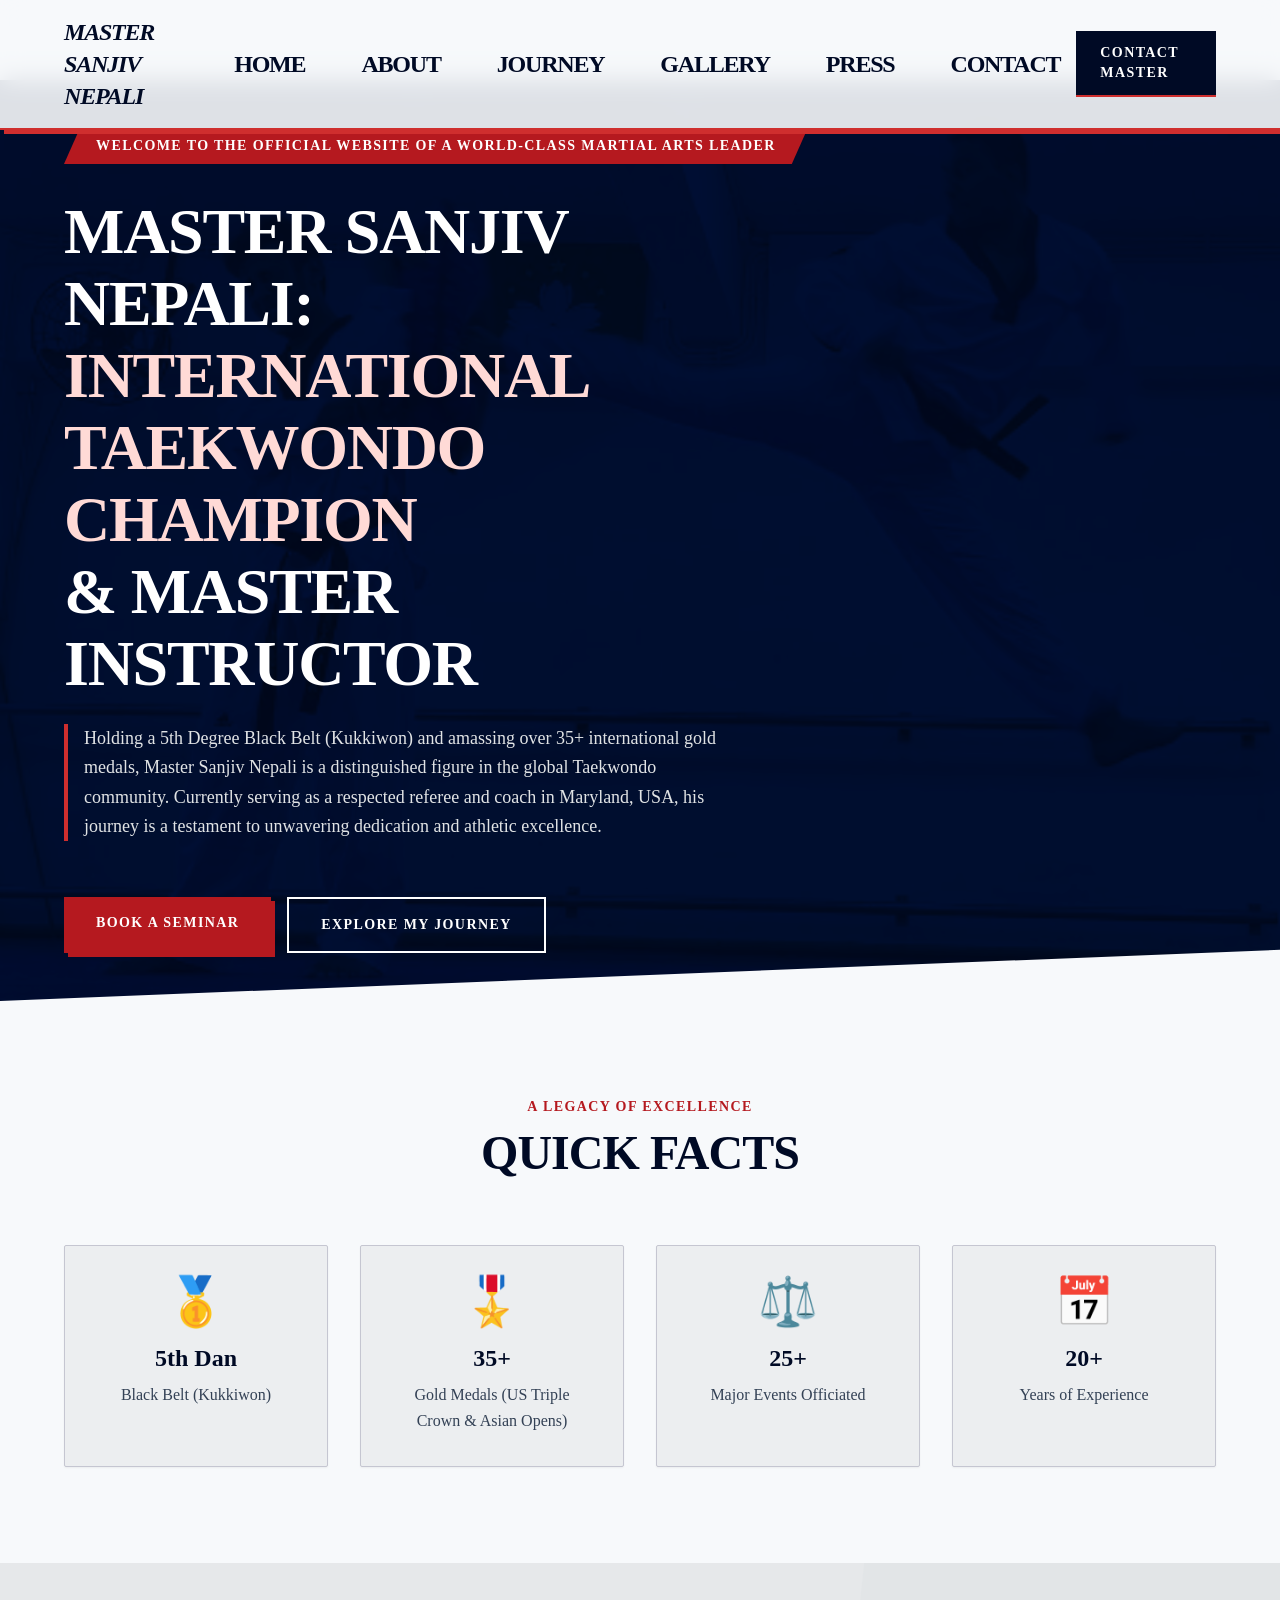
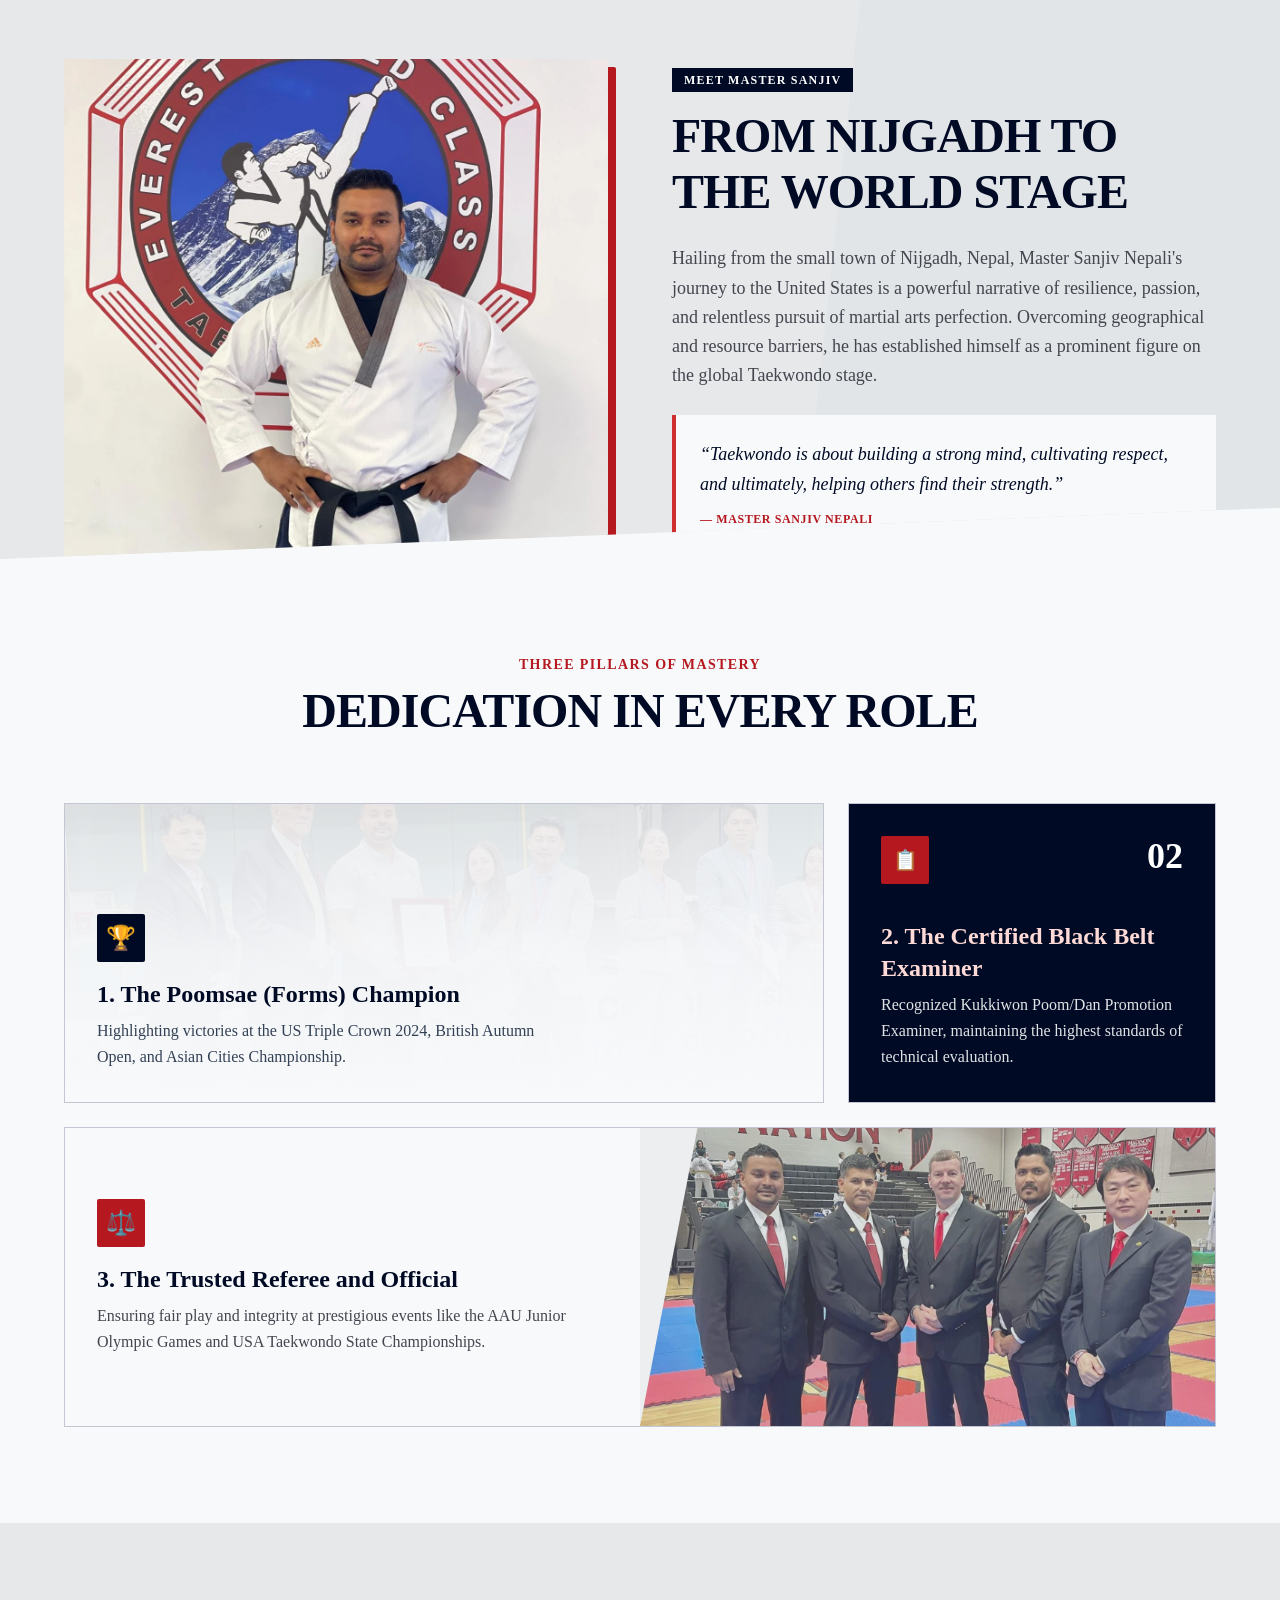
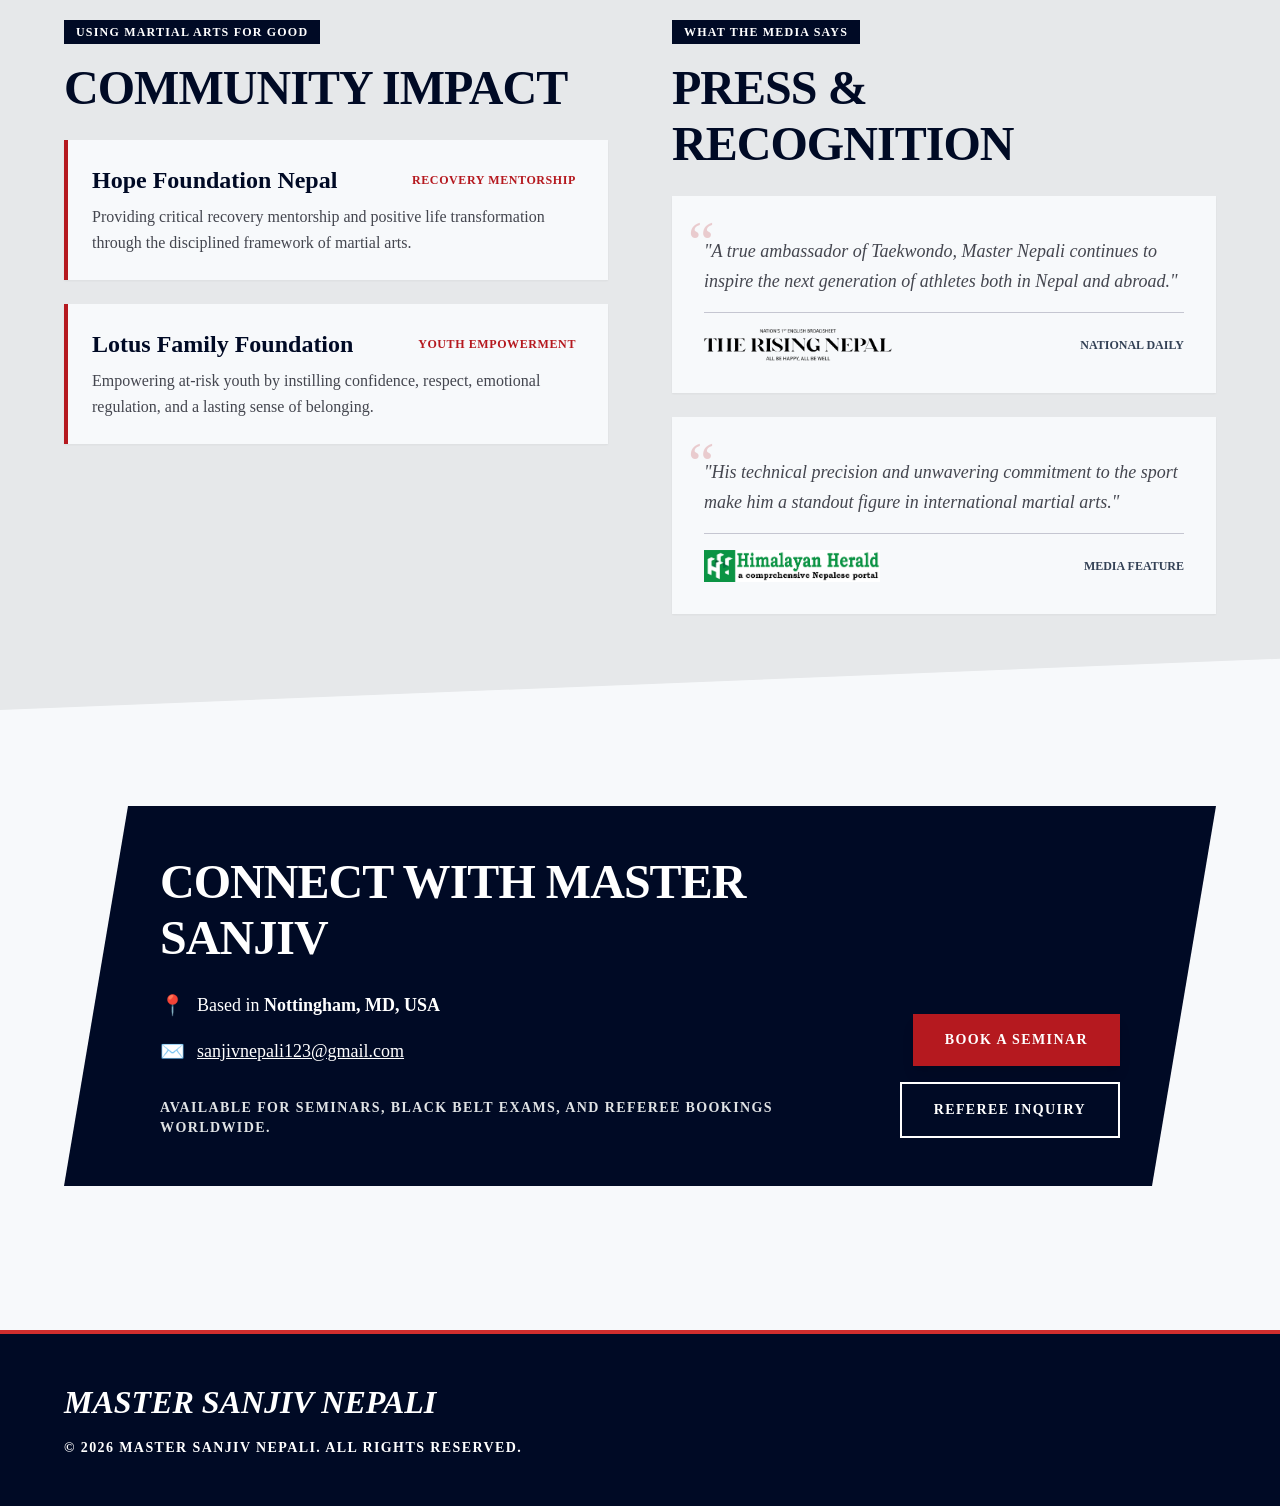
==== index.html @ 5a3d388b "Fix UI layout: restore stable auto-rows pillars, emojis, and unclipped hero buttons" ====
<!DOCTYPE html>
<html lang="en-US" class="light" style="scroll-behavior: smooth;">
<head>
    <meta charset="UTF-8">
    <meta name="viewport" content="width=device-width, initial-scale=1.0">
    <title>Master Sanjiv Nepali | Taekwondo Champion, Coach & Referee</title>
    <meta name="description" content="Official site of Master Sanjiv Nepali — 5th Dan Black Belt, International Taekwondo Gold Medalist, certified referee, and coach representing Nepal worldwide.">
    <link rel="canonical" href="https://sanjivnepali.com/">
    <meta name="robots" content="index, follow, max-snippet:-1, max-image-preview:large, max-video-preview:-1">

    <!-- Fonts -->
    <link rel="preconnect" href="https://fonts.googleapis.com">
    <link rel="preconnect" href="https://fonts.gstatic.com" crossorigin>
    <link href="https://fonts.googleapis.com/css2?family=Material+Symbols+Outlined:wght,FILL@100..700,0..1&display=swap" rel="stylesheet">

    <!-- CSS -->
    <link rel="stylesheet" href="/assets/css/output.css">

    <!-- OpenGraph Social Tags -->
    <meta property="og:locale" content="en_US">
    <meta property="og:type" content="website">
    <meta property="og:title" content="Master Sanjiv Nepali | Taekwondo Champion, Coach & Referee">
    <meta property="og:description" content="Official site of Master Sanjiv Nepali — 5th Dan Black Belt, International Taekwondo Gold Medalist, certified referee, and coach representing Nepal worldwide.">
    <meta property="og:url" content="https://sanjivnepali.com/">
    <meta property="og:site_name" content="Master Sanjiv Nepali">
    <meta property="og:image" content="https://sanjivnepali.com/assets/uploads/MasterSanjiv-Nepali-2.png">
    <meta property="og:image:width" content="1200">
    <meta property="og:image:height" content="630">
    <meta property="og:image:alt" content="Master Sanjiv Nepali">

    <!-- Twitter / X Cards -->
    <meta name="twitter:card" content="summary_large_image">
    <meta name="twitter:site" content="@TheSanjivNepali">
    <meta name="twitter:creator" content="@TheSanjivNepali">
    <meta name="twitter:title" content="Master Sanjiv Nepali | Taekwondo Champion, Coach & Referee">
    <meta name="twitter:description" content="Official site of Master Sanjiv Nepali — 5th Dan Black Belt, International Taekwondo Gold Medalist, certified referee, and coach representing Nepal worldwide.">
    <meta name="twitter:image" content="https://sanjivnepali.com/assets/uploads/MasterSanjiv-Nepali-2.png">

    <!-- Structured Data (JSON-LD) -->
    <script type="application/ld+json">
{
  "@context": "https://schema.org",
  "@graph": [
    {
      "@type": "Person",
      "@id": "https://sanjivnepali.com/#person",
      "name": "Master Sanjiv Nepali",
      "givenName": "Sanjiv",
      "familyName": "Nepali",
      "honorificPrefix": "Master",
      "jobTitle": [
        "5th Dan Black Belt",
        "International Taekwondo Champion",
        "Certified Referee",
        "Coach"
      ],
      "url": "https://sanjivnepali.com/",
      "sameAs": [
        "https://x.com/TheSanjivNepali",
        "https://en.wikipedia.org/wiki/Sanjiv_Nepali",
        "https://www.wikidata.org/wiki/Q111812837"
      ],
      "image": "https://sanjivnepali.com/assets/uploads/MasterSanjiv-Nepali-2.png"
    },
    {
      "@type": "WebSite",
      "@id": "https://sanjivnepali.com/#website",
      "url": "https://sanjivnepali.com/",
      "name": "Master Sanjiv Nepali",
      "alternateName": "Sanjiv Nepali",
      "publisher": {
        "@id": "https://sanjivnepali.com/#person"
      },
      "inLanguage": "en-US"
    },
    {
      "@type": "ProfilePage",
      "@id": "https://sanjivnepali.com/#webpage",
      "url": "https://sanjivnepali.com/",
      "name": "Master Sanjiv Nepali | Taekwondo Champion, Coach & Referee",
      "description": "Official site of Master Sanjiv Nepali \u2014 5th Dan Black Belt, International Taekwondo Gold Medalist, certified referee, and coach representing Nepal worldwide.",
      "isPartOf": {
        "@id": "https://sanjivnepali.com/#website"
      },
      "about": {
        "@id": "https://sanjivnepali.com/#person"
      },
      "inLanguage": "en-US"
    }
  ]
}
    </script>
</head>
<body class="bg-background text-on-background font-body-lg antialiased selection:bg-national-crimson selection:text-white">
<nav class="bg-surface/90 dark:bg-primary/90 backdrop-blur-md fixed top-0 w-full z-50 border-b-2 border-national-crimson shadow-[4px_4px_0px_0px_rgba(207,46,46,1)]">
<div class="flex justify-between items-center w-full px-margin-mobile md:px-margin-desktop py-4 max-w-container-max mx-auto">
<!-- Brand Logo -->
<a class="font-headline-sm text-headline-sm font-black text-primary dark:text-inverse-primary tracking-tighter italic" href="/">
            MASTER SANJIV NEPALI
        </a>
<!-- Desktop Navigation -->
<div class="hidden md:flex gap-gutter items-center">
<ul class="flex items-center gap-gutter" id="menu-primary-menu"><li class="menu-item menu-item-type-post_type menu-item-object-page menu-item-home current-menu-item page_item page-item-1518 current_page_item menu-item-1589" id="menu-item-1589"><a aria-current="page" class="text-primary dark:text-surface-variant hover:text-national-crimson transition-colors font-headline-sm text-headline-sm uppercase tracking-tighter hover:bg-primary hover:text-white dark:hover:bg-primary-fixed-dim transform hover:-translate-y-0.5 duration-75 px-4 py-2" href="/">Home</a></li>
<li class="menu-item menu-item-type-post_type menu-item-object-page menu-item-1590" id="menu-item-1590"><a class="text-primary dark:text-surface-variant hover:text-national-crimson transition-colors font-headline-sm text-headline-sm uppercase tracking-tighter hover:bg-primary hover:text-white dark:hover:bg-primary-fixed-dim transform hover:-translate-y-0.5 duration-75 px-4 py-2" href="/about/">About</a></li>
<li class="menu-item menu-item-type-post_type menu-item-object-page menu-item-1593" id="menu-item-1593"><a class="text-primary dark:text-surface-variant hover:text-national-crimson transition-colors font-headline-sm text-headline-sm uppercase tracking-tighter hover:bg-primary hover:text-white dark:hover:bg-primary-fixed-dim transform hover:-translate-y-0.5 duration-75 px-4 py-2" href="/journey/">Journey</a></li>
<li class="menu-item menu-item-type-post_type menu-item-object-page menu-item-1592" id="menu-item-1592"><a class="text-primary dark:text-surface-variant hover:text-national-crimson transition-colors font-headline-sm text-headline-sm uppercase tracking-tighter hover:bg-primary hover:text-white dark:hover:bg-primary-fixed-dim transform hover:-translate-y-0.5 duration-75 px-4 py-2" href="/gallery/">Gallery</a></li>
<li class="menu-item menu-item-type-post_type menu-item-object-page menu-item-1594" id="menu-item-1594"><a class="text-primary dark:text-surface-variant hover:text-national-crimson transition-colors font-headline-sm text-headline-sm uppercase tracking-tighter hover:bg-primary hover:text-white dark:hover:bg-primary-fixed-dim transform hover:-translate-y-0.5 duration-75 px-4 py-2" href="/press/">Press</a></li>
<li class="menu-item menu-item-type-post_type menu-item-object-page menu-item-1591" id="menu-item-1591"><a class="text-primary dark:text-surface-variant hover:text-national-crimson transition-colors font-headline-sm text-headline-sm uppercase tracking-tighter hover:bg-primary hover:text-white dark:hover:bg-primary-fixed-dim transform hover:-translate-y-0.5 duration-75 px-4 py-2" href="/contact/">Contact</a></li>
</ul> </div>
<!-- Trailing Action -->
<a class="hidden md:flex items-center justify-center bg-primary text-white font-label-lg text-label-lg uppercase tracking-widest px-6 py-3 border-b-2 border-national-crimson hover:shadow-[4px_4px_0px_0px_rgba(207,46,46,1)] transition-all" href="/contact/">
            CONTACT MASTER
        </a>
<!-- Mobile Menu Toggle -->
<button class="md:hidden text-primary">
<span class="text-3xl">☰</span>
</button>
</div>
</nav><main class="pt-[80px]">
<style>
    .clip-path-slant-top { clip-path: polygon(0 4vw, 100% 0, 100% 100%, 0 100%); }
    .clip-path-slant-bottom { clip-path: polygon(0 0, 100% 0, 100% calc(100% - 4vw), 0 100%); }
    .clip-path-badge { clip-path: polygon(16px 0, 100% 0, calc(100% - 16px) 100%, 0% 100%); }
    .clip-path-section { clip-path: polygon(64px 0, 100% 0, calc(100% - 64px) 100%, 0% 100%); }
    
    .kinetic-bg {
        background: linear-gradient(105deg, var(--tw-colors-primary) 0%, var(--tw-colors-primary) 55%, var(--tw-colors-deep-navy) 55%, var(--tw-colors-deep-navy) 100%);
    }

    .strike-accent {
        position: relative;
    }
    .strike-accent::after {
        content: '';
        position: absolute;
        top: -10px;
        right: -10px;
        width: 30px;
        height: 30px;
        background-color: var(--tw-colors-secondary);
        transform: rotate(45deg);
        z-index: 10;
        opacity: 0;
        transition: opacity 0.3s ease;
    }
    .group:hover .strike-accent::after {
        opacity: 1;
    }
    
    .hard-shadow {
        box-shadow: 4px 4px 0px 0px rgba(181,25,31,1);
    }
    .hard-shadow-hover:hover {
        box-shadow: 8px 8px 0px 0px rgba(181,25,31,1);
        transform: translate(-4px, -4px);
    }
</style>
<!-- Hero Section -->
<section class="relative min-h-[921px] flex items-center overflow-hidden bg-primary text-on-primary clip-path-slant-bottom pb-20">
<div class="absolute inset-0 bg-cover bg-center bg-no-repeat opacity-40 mix-blend-overlay" data-alt="Master Sanjiv Nepali executing a dynamic Taekwondo kick" style="background-image: url('/assets/uploads/Back-kick.png');"></div>
<div class="absolute inset-0 kinetic-bg opacity-80 mix-blend-multiply"></div>
<div class="relative z-10 w-full max-w-container-max mx-auto px-margin-mobile md:px-margin-desktop grid grid-cols-1 md:grid-cols-12 gap-gutter items-center">
<div class="md:col-span-8 flex flex-col items-start gap-6 pt-16 md:pt-0">
<div class="inline-block bg-secondary text-white font-bold px-8 py-2 font-label-lg text-label-lg uppercase tracking-widest clip-path-badge mb-2">
    Welcome to the Official Website of a World-Class Martial Arts Leader
</div>
<h1 class="font-headline-lg-mobile text-headline-lg-mobile md:font-headline-xl md:text-headline-xl uppercase text-white font-black tracking-tight leading-tight">
    Master Sanjiv Nepali:<br/>
    <span class="text-secondary-fixed">International Taekwondo Champion</span><br/>
    &amp; Master Instructor
</h1>
<p class="font-body-lg text-body-lg text-surface-variant max-w-2xl border-l-4 border-national-crimson pl-4 leading-relaxed font-normal">
    Holding a 5th Degree Black Belt (Kukkiwon) and amassing over 35+ international gold medals, Master Sanjiv Nepali is a distinguished figure in the global Taekwondo community. Currently serving as a respected referee and coach in Maryland, USA, his journey is a testament to unwavering dedication and athletic excellence.
</p>
<div class="flex flex-wrap gap-4 mt-8">
<a class="bg-secondary text-white font-bold px-8 py-4 font-label-lg text-label-lg uppercase tracking-widest hard-shadow hard-shadow-hover transition-all duration-200" href="/contact/">
    Book a Seminar
</a>
<a class="bg-transparent border-2 border-white text-white font-bold px-8 py-4 font-label-lg text-label-lg uppercase tracking-widest hover:bg-white hover:text-primary transition-all duration-200 shadow-sm hover:shadow-[4px_4px_0px_0px_rgba(207,46,46,1)]" href="/journey/">
    Explore My Journey
</a>
</div>
</div>
</div>
</section>
<!-- Quick Facts (A Legacy of Excellence) -->
<section class="py-24 px-margin-mobile md:px-margin-desktop max-w-container-max mx-auto bg-surface" id="quick-facts">
<div class="flex flex-col items-center text-center mb-16">
<span class="font-label-lg text-label-lg uppercase tracking-widest text-secondary mb-2">A Legacy of Excellence</span>
<h2 class="font-headline-md text-headline-md md:font-headline-lg md:text-headline-lg text-primary uppercase">Quick Facts</h2>
</div>
<div class="grid grid-cols-1 sm:grid-cols-2 md:grid-cols-4 gap-8">
<!-- Fact 1 -->
<div class="bg-surface-container border border-outline-variant p-8 flex flex-col items-center text-center strike-accent hover:border-primary transition-colors duration-300 rounded-sm shadow-sm">
<span class="text-5xl mb-4 block">🥇</span>
<h3 class="font-headline-sm text-headline-sm text-primary mb-2 font-black">5th Dan</h3>
<p class="font-body-md text-body-md text-slate-text font-medium">Black Belt (Kukkiwon)</p>
</div>
<!-- Fact 2 -->
<div class="bg-surface-container border border-outline-variant p-8 flex flex-col items-center text-center strike-accent hover:border-primary transition-colors duration-300 rounded-sm shadow-sm">
<span class="text-5xl mb-4 block">🎖️</span>
<h3 class="font-headline-sm text-headline-sm text-primary mb-2 font-black">35+</h3>
<p class="font-body-md text-body-md text-slate-text font-medium">Gold Medals (US Triple Crown &amp; Asian Opens)</p>
</div>
<!-- Fact 3 -->
<div class="bg-surface-container border border-outline-variant p-8 flex flex-col items-center text-center strike-accent hover:border-primary transition-colors duration-300 rounded-sm shadow-sm">
<span class="text-5xl mb-4 block">⚖️</span>
<h3 class="font-headline-sm text-headline-sm text-primary mb-2 font-black">25+</h3>
<p class="font-body-md text-body-md text-slate-text font-medium">Major Events Officiated</p>
</div>
<!-- Fact 4 -->
<div class="bg-surface-container border border-outline-variant p-8 flex flex-col items-center text-center strike-accent hover:border-primary transition-colors duration-300 rounded-sm shadow-sm">
<span class="text-5xl mb-4 block">📅</span>
<h3 class="font-headline-sm text-headline-sm text-primary mb-2 font-black">20+</h3>
<p class="font-body-md text-body-md text-slate-text font-medium">Years of Experience</p>
</div>
</div>
</section>
<!-- Biography Section -->
<section class="pt-24 pb-36 md:pt-32 md:pb-44 bg-surface-container-high clip-path-slant-top clip-path-slant-bottom relative overflow-hidden" id="biography">
<div class="absolute top-0 right-0 w-1/2 h-full bg-surface-variant opacity-50 clip-path-section -z-10 transform translate-x-1/4"></div>
<div class="max-w-container-max mx-auto px-margin-mobile md:px-margin-desktop relative z-10">
<div class="grid grid-cols-1 md:grid-cols-12 gap-16 items-center">
<div class="md:col-span-6">
<div class="w-full h-[500px] bg-surface-variant bg-cover bg-center strike-accent rounded-sm" style="background-image: url('/assets/uploads/indobak.webp'); box-shadow: rgb(181, 25, 31) 8px 8px 0px 0px;"></div>
</div>
<div class="md:col-span-6">
<span class="inline-block bg-primary text-on-primary px-3 py-1 font-label-sm text-label-sm uppercase tracking-widest mb-4">Meet Master Sanjiv</span>
<h2 class="font-headline-md text-headline-md md:font-headline-lg md:text-headline-lg text-primary uppercase mb-6">From Nijgadh to the World Stage</h2>
<p class="font-body-lg text-body-lg text-on-surface-variant mb-6 leading-relaxed">
    Hailing from the small town of Nijgadh, Nepal, Master Sanjiv Nepali's journey to the United States is a powerful narrative of resilience, passion, and relentless pursuit of martial arts perfection. Overcoming geographical and resource barriers, he has established himself as a prominent figure on the global Taekwondo stage.
</p>
<div class="relative bg-surface p-6 border-l-4 border-national-crimson shadow-md rounded-r mt-6">
    <p class="font-body-lg text-body-lg text-primary font-medium italic">
        “Taekwondo is about building a strong mind, cultivating respect, and ultimately, helping others find their strength.”
    </p>
    <span class="block text-right font-label-sm text-label-sm uppercase tracking-wider text-secondary mt-3 font-bold">&mdash; Master Sanjiv Nepali</span>
</div>
</div>
</div>
</div>
</section>
<!-- Three Pillars of Mastery -->
<section class="py-24 px-margin-mobile md:px-margin-desktop max-w-container-max mx-auto" id="pillars">
<div class="flex flex-col items-center text-center mb-16">
<span class="font-label-lg text-label-lg uppercase tracking-widest text-secondary mb-2">Three Pillars of Mastery</span>
<h2 class="font-headline-md text-headline-md md:font-headline-lg md:text-headline-lg text-primary uppercase">Dedication in Every Role</h2>
</div>
<div class="grid grid-cols-1 md:grid-cols-12 gap-6 auto-rows-[300px]">
<!-- Pillar 1: Champion Card -->
<div class="order-1 group relative md:col-span-8 bg-surface-container border border-outline-variant overflow-hidden strike-accent hover:border-primary transition-colors duration-300">
<div class="absolute inset-0 p-8 flex flex-col justify-end bg-gradient-to-t from-surface via-surface/80 to-transparent z-10">
<div class="bg-primary text-on-primary w-12 h-12 flex items-center justify-center rounded-sm mb-4">
    <span class="text-2xl">🏆</span>
</div>
<h3 class="font-headline-sm text-headline-sm text-primary mb-2 font-bold">1. The Poomsae (Forms) Champion</h3>
<p class="font-body-md text-body-md text-slate-text max-w-md">
    Highlighting victories at the US Triple Crown 2024, British Autumn Open, and Asian Cities Championship.
</p>
</div>
<div class="absolute inset-0 bg-cover bg-center transition-transform duration-700 group-hover:scale-105 opacity-10 group-hover:opacity-20" style="background-image: url('/assets/uploads/recognition.webp');"></div>
</div>
<!-- Pillar 2: Examiner Card -->
<div class="order-2 group relative md:col-span-4 bg-primary text-on-primary border border-outline-variant overflow-hidden strike-accent hover:border-secondary transition-colors duration-300">
<div class="absolute inset-0 p-8 flex flex-col justify-between">
<div class="flex justify-between items-start">
    <div class="bg-secondary text-white w-12 h-12 flex items-center justify-center rounded-sm shadow-md">
        <span class="text-xl">📋</span>
    </div>
    <span class="text-white/40 font-headline-xl text-4xl font-black">02</span>
</div>
<div>
<h3 class="font-headline-sm text-headline-sm text-secondary-fixed mb-2 font-bold">2. The Certified Black Belt Examiner</h3>
<p class="font-body-md text-body-md text-surface-variant">
    Recognized Kukkiwon Poom/Dan Promotion Examiner, maintaining the highest standards of technical evaluation.
</p>
</div>
</div>
</div>
<!-- Pillar 3: Referee Card -->
<div class="order-3 group relative md:col-span-12 bg-surface-container border border-outline-variant overflow-hidden strike-accent hover:border-primary transition-colors duration-300">
<div class="absolute inset-0 flex flex-col md:flex-row">
<div class="w-full md:w-1/2 p-8 flex flex-col justify-center bg-surface z-10">
<div class="bg-secondary text-on-secondary w-12 h-12 flex items-center justify-center rounded-sm mb-4">
    <span class="text-2xl">⚖️</span>
</div>
<h3 class="font-headline-sm text-headline-sm text-primary mb-2 font-bold">3. The Trusted Referee and Official</h3>
<p class="font-body-md text-body-md text-on-surface-variant">
    Ensuring fair play and integrity at prestigious events like the AAU Junior Olympic Games and USA Taekwondo State Championships.
</p>
</div>
<div class="hidden md:block w-full md:w-1/2 relative bg-surface-variant" style="clip-path: polygon(10% 0, 100% 0, 100% 100%, 0 100%);">
<div class="absolute inset-0 bg-cover bg-center opacity-80 mix-blend-multiply" style="background-image: url('/assets/uploads/sanjiv30-e1788396990887.jpg');"></div>
</div>
</div>
</div>
</div>
</section>
<!-- Community Work & Testimonials -->
<section class="py-24 bg-surface-container-high clip-path-slant-top clip-path-slant-bottom relative overflow-hidden">
<div class="max-w-container-max mx-auto px-margin-mobile md:px-margin-desktop relative z-10">
<div class="grid grid-cols-1 md:grid-cols-2 gap-16 items-start">
<!-- Community Work -->
<div>
<span class="inline-block bg-primary text-on-primary px-3 py-1 font-label-sm text-label-sm uppercase tracking-widest mb-4">Using Martial Arts for Good</span>
<h2 class="font-headline-md text-headline-md md:font-headline-lg md:text-headline-lg text-primary uppercase mb-6">Community Impact</h2>
<div class="space-y-6">
<a class="block bg-surface p-6 border-l-4 border-secondary shadow-sm hover:shadow-md hover:-translate-y-1 transition-all group rounded-r" href="/about/">
<div class="flex items-center justify-between mb-2">
    <h3 class="font-headline-sm text-headline-sm text-primary font-bold">Hope Foundation Nepal</h3>
    <span class="text-xs uppercase font-bold tracking-wider px-2 py-0.5 bg-secondary/10 text-secondary rounded">Recovery Mentorship</span>
</div>
<p class="font-body-md text-body-md text-on-surface-variant">Providing critical recovery mentorship and positive life transformation through the disciplined framework of martial arts.</p>
</a>
<a class="block bg-surface p-6 border-l-4 border-secondary shadow-sm hover:shadow-md hover:-translate-y-1 transition-all group rounded-r" href="/about/">
<div class="flex items-center justify-between mb-2">
    <h3 class="font-headline-sm text-headline-sm text-primary font-bold">Lotus Family Foundation</h3>
    <span class="text-xs uppercase font-bold tracking-wider px-2 py-0.5 bg-secondary/10 text-secondary rounded">Youth Empowerment</span>
</div>
<p class="font-body-md text-body-md text-on-surface-variant">Empowering at-risk youth by instilling confidence, respect, emotional regulation, and a lasting sense of belonging.</p>
</a>
</div>
</div>
<!-- Testimonials -->
<div>
<span class="inline-block bg-primary text-on-primary px-3 py-1 font-label-sm text-label-sm uppercase tracking-widest mb-4">What the Media Says</span>
<h2 class="font-headline-md text-headline-md md:font-headline-lg md:text-headline-lg text-primary uppercase mb-6">Press &amp; Recognition</h2>
<div class="space-y-6">
<blockquote class="bg-surface p-8 relative shadow-sm rounded">
<span class="text-secondary opacity-20 text-6xl absolute top-4 left-4 font-serif">“</span>
<p class="font-body-lg text-body-lg text-on-surface-variant relative z-10 italic mb-4 mt-2">"A true ambassador of Taekwondo, Master Nepali continues to inspire the next generation of athletes both in Nepal and abroad."</p>
<footer class="mt-4 pt-4 border-t border-outline-variant flex items-center justify-between">
    <img alt="The Rising Nepal" class="h-8 md:h-9 w-auto object-contain" src="/assets/images/logo-rising-nepal.png"/>
    <span class="text-xs uppercase font-semibold text-slate-text">National Daily</span>
</footer>
</blockquote>
<blockquote class="bg-surface p-8 relative shadow-sm rounded">
<span class="text-secondary opacity-20 text-6xl absolute top-4 left-4 font-serif">“</span>
<p class="font-body-lg text-body-lg text-on-surface-variant relative z-10 italic mb-4 mt-2">"His technical precision and unwavering commitment to the sport make him a standout figure in international martial arts."</p>
<footer class="mt-4 pt-4 border-t border-outline-variant flex items-center justify-between">
    <img alt="The Himalayan Herald" class="h-8 md:h-9 w-auto object-contain" src="/assets/images/logo-himalayan-herald.png"/>
    <span class="text-xs uppercase font-semibold text-slate-text">Media Feature</span>
</footer>
</blockquote>
</div>
</div>
</div>
</div>
</section>
<!-- Contact Section -->
<section class="py-24 px-margin-mobile md:px-margin-desktop max-w-container-max mx-auto" id="contact">
<div class="bg-primary text-on-primary p-12 relative overflow-hidden clip-path-section md:px-24">
<div class="absolute inset-0 kinetic-bg opacity-80"></div>
<div class="relative z-10 flex flex-col md:flex-row justify-between items-center gap-8 md:items-end">
<div class="w-full md:w-2/3 flex flex-col items-start text-left md:items-start">
<h2 class="font-headline-md text-headline-md md:font-headline-lg md:text-headline-lg text-white uppercase mb-6 font-black">
    Connect with Master Sanjiv
</h2>
<div class="space-y-4 mb-8">
<div class="flex items-center gap-3 text-white">
    <span class="text-secondary-fixed text-xl">📍</span>
    <p class="font-body-lg text-body-lg">Based in <strong class="text-white font-bold">Nottingham, MD, USA</strong></p>
</div>
<div class="flex items-center gap-3 text-white">
    <span class="text-secondary-fixed text-xl">✉️</span>
    <a class="font-body-lg text-body-lg text-white hover:text-secondary-fixed transition-colors underline decoration-secondary-fixed/50 font-medium" href="mailto:sanjivnepali123@gmail.com">sanjivnepali123@gmail.com</a>
</div>
</div>
<p class="font-label-lg text-label-lg uppercase tracking-widest text-surface-variant font-medium">
    Available for Seminars, Black Belt exams, and Referee bookings worldwide.
</p>
</div>
<div class="flex flex-col gap-4 w-full md:w-auto md:items-end md:justify-end">
<a class="bg-secondary text-white font-bold px-8 py-4 font-label-lg text-label-lg uppercase tracking-widest text-center shadow-lg hover:bg-red-700 transition-all duration-200" href="/contact/">
    Book a Seminar
</a>
<a class="bg-transparent border-2 border-white text-white font-bold px-8 py-4 font-label-lg text-label-lg uppercase tracking-widest text-center hover:bg-white hover:text-primary transition-all duration-200" href="/contact/">
    Referee Inquiry
</a>
</div>
</div>
</div>
</section>
</main><footer class="w-full relative overflow-hidden bg-primary border-t-4 border-national-crimson px-margin-mobile md:px-margin-desktop py-12 flex flex-col md:flex-row justify-between items-center gap-gutter mt-12">
<div class="flex flex-col items-center md:items-start gap-4">
<a class="font-headline-md text-headline-md font-extrabold text-white italic" href="/">
    MASTER SANJIV NEPALI
</a>
<p class="font-label-lg text-label-lg uppercase tracking-widest text-on-primary text-center md:text-left">
    © 2026 MASTER SANJIV NEPALI. ALL RIGHTS RESERVED.
</p>
</div>
<div class="flex flex-wrap justify-center gap-6">
</div>
</footer><script type="speculationrules">
{"prefetch":[{"source":"document","where":{"and":[{"href_matches":"/*"},{"not":{"href_matches":["/wp-*.php","/wp-admin/*","/wp-content/uploads/*","/wp-content/*","/wp-content/plugins/*","/wp-content/themes/master-sanjiv-theme/*","/*\\?(.+)"]}},{"not":{"selector_matches":"a[rel~=\"nofollow\"]"}},{"not":{"selector_matches":".no-prefetch, .no-prefetch a"}}]},"eagerness":"conservative"}]}
</script>
<script src="/assets/js/main.js"></script>
</body>
</html>
---- assets/css/output.css ----
*,:after,:before{--tw-border-spacing-x:0;--tw-border-spacing-y:0;--tw-translate-x:0;--tw-translate-y:0;--tw-rotate:0;--tw-skew-x:0;--tw-skew-y:0;--tw-scale-x:1;--tw-scale-y:1;--tw-pan-x: ;--tw-pan-y: ;--tw-pinch-zoom: ;--tw-scroll-snap-strictness:proximity;--tw-gradient-from-position: ;--tw-gradient-via-position: ;--tw-gradient-to-position: ;--tw-ordinal: ;--tw-slashed-zero: ;--tw-numeric-figure: ;--tw-numeric-spacing: ;--tw-numeric-fraction: ;--tw-ring-inset: ;--tw-ring-offset-width:0px;--tw-ring-offset-color:#fff;--tw-ring-color:rgba(59,130,246,.5);--tw-ring-offset-shadow:0 0 #0000;--tw-ring-shadow:0 0 #0000;--tw-shadow:0 0 #0000;--tw-shadow-colored:0 0 #0000;--tw-blur: ;--tw-brightness: ;--tw-contrast: ;--tw-grayscale: ;--tw-hue-rotate: ;--tw-invert: ;--tw-saturate: ;--tw-sepia: ;--tw-drop-shadow: ;--tw-backdrop-blur: ;--tw-backdrop-brightness: ;--tw-backdrop-contrast: ;--tw-backdrop-grayscale: ;--tw-backdrop-hue-rotate: ;--tw-backdrop-invert: ;--tw-backdrop-opacity: ;--tw-backdrop-saturate: ;--tw-backdrop-sepia: ;--tw-contain-size: ;--tw-contain-layout: ;--tw-contain-paint: ;--tw-contain-style: }::backdrop{--tw-border-spacing-x:0;--tw-border-spacing-y:0;--tw-translate-x:0;--tw-translate-y:0;--tw-rotate:0;--tw-skew-x:0;--tw-skew-y:0;--tw-scale-x:1;--tw-scale-y:1;--tw-pan-x: ;--tw-pan-y: ;--tw-pinch-zoom: ;--tw-scroll-snap-strictness:proximity;--tw-gradient-from-position: ;--tw-gradient-via-position: ;--tw-gradient-to-position: ;--tw-ordinal: ;--tw-slashed-zero: ;--tw-numeric-figure: ;--tw-numeric-spacing: ;--tw-numeric-fraction: ;--tw-ring-inset: ;--tw-ring-offset-width:0px;--tw-ring-offset-color:#fff;--tw-ring-color:rgba(59,130,246,.5);--tw-ring-offset-shadow:0 0 #0000;--tw-ring-shadow:0 0 #0000;--tw-shadow:0 0 #0000;--tw-shadow-colored:0 0 #0000;--tw-blur: ;--tw-brightness: ;--tw-contrast: ;--tw-grayscale: ;--tw-hue-rotate: ;--tw-invert: ;--tw-saturate: ;--tw-sepia: ;--tw-drop-shadow: ;--tw-backdrop-blur: ;--tw-backdrop-brightness: ;--tw-backdrop-contrast: ;--tw-backdrop-grayscale: ;--tw-backdrop-hue-rotate: ;--tw-backdrop-invert: ;--tw-backdrop-opacity: ;--tw-backdrop-saturate: ;--tw-backdrop-sepia: ;--tw-contain-size: ;--tw-contain-layout: ;--tw-contain-paint: ;--tw-contain-style: }/*! tailwindcss v3.4.19 | MIT License | https://tailwindcss.com*/*,:after,:before{box-sizing:border-box;border:0 solid #e5e7eb}:after,:before{--tw-content:""}:host,html{line-height:1.5;-webkit-text-size-adjust:100%;-moz-tab-size:4;-o-tab-size:4;tab-size:4;font-family:ui-sans-serif,system-ui,sans-serif,Apple Color Emoji,Segoe UI Emoji,Segoe UI Symbol,Noto Color Emoji;font-feature-settings:normal;font-variation-settings:normal;-webkit-tap-highlight-color:transparent}body{margin:0;line-height:inherit}hr{height:0;color:inherit;border-top-width:1px}abbr:where([title]){-webkit-text-decoration:underline dotted;text-decoration:underline dotted}h1,h2,h3,h4,h5,h6{font-size:inherit;font-weight:inherit}a{color:inherit;text-decoration:inherit}b,strong{font-weight:bolder}code,kbd,pre,samp{font-family:ui-monospace,SFMono-Regular,Menlo,Monaco,Consolas,Liberation Mono,Courier New,monospace;font-feature-settings:normal;font-variation-settings:normal;font-size:1em}small{font-size:80%}sub,sup{font-size:75%;line-height:0;position:relative;vertical-align:baseline}sub{bottom:-.25em}sup{top:-.5em}table{text-indent:0;border-color:inherit;border-collapse:collapse}button,input,optgroup,select,textarea{font-family:inherit;font-feature-settings:inherit;font-variation-settings:inherit;font-size:100%;font-weight:inherit;line-height:inherit;letter-spacing:inherit;color:inherit;margin:0;padding:0}button,select{text-transform:none}button,input:where([type=button]),input:where([type=reset]),input:where([type=submit]){-webkit-appearance:button;background-color:transparent;background-image:none}:-moz-focusring{outline:auto}:-moz-ui-invalid{box-shadow:none}progress{vertical-align:baseline}::-webkit-inner-spin-button,::-webkit-outer-spin-button{height:auto}[type=search]{-webkit-appearance:textfield;outline-offset:-2px}::-webkit-search-decoration{-webkit-appearance:none}::-webkit-file-upload-button{-webkit-appearance:button;font:inherit}summary{display:list-item}blockquote,dd,dl,figure,h1,h2,h3,h4,h5,h6,hr,p,pre{margin:0}fieldset{margin:0}fieldset,legend{padding:0}menu,ol,ul{list-style:none;margin:0;padding:0}dialog{padding:0}textarea{resize:vertical}input::-moz-placeholder,textarea::-moz-placeholder{opacity:1;color:#9ca3af}input::placeholder,textarea::placeholder{opacity:1;color:#9ca3af}[role=button],button{cursor:pointer}:disabled{cursor:default}audio,canvas,embed,iframe,img,object,svg,video{display:block;vertical-align:middle}img,video{max-width:100%;height:auto}[hidden]:where(:not([hidden=until-found])){display:none}.container{width:100%}@media (min-width:640px){.container{max-width:640px}}@media (min-width:768px){.container{max-width:768px}}@media (min-width:1024px){.container{max-width:1024px}}@media (min-width:1280px){.container{max-width:1280px}}@media (min-width:1536px){.container{max-width:1536px}}.pointer-events-none{pointer-events:none}.fixed{position:fixed}.absolute{position:absolute}.relative{position:relative}.-inset-4{inset:-1rem}.inset-0{inset:0}.bottom-0{bottom:0}.bottom-4{bottom:1rem}.left-0{left:0}.left-4{left:1rem}.right-0{right:0}.top-0{top:0}.top-1\.5{top:.375rem}.top-2{top:.5rem}.top-4{top:1rem}.-z-10{z-index:-10}.z-0{z-index:0}.z-10{z-index:10}.z-20{z-index:20}.z-50{z-index:50}.order-1{order:1}.order-2{order:2}.order-3{order:3}.col-span-full{grid-column:1/-1}.mx-auto{margin-left:auto;margin-right:auto}.-mt-12{margin-top:-3rem}.-mt-16{margin-top:-4rem}.mb-1{margin-bottom:.25rem}.mb-12{margin-bottom:3rem}.mb-16{margin-bottom:4rem}.mb-2{margin-bottom:.5rem}.mb-20{margin-bottom:5rem}.mb-3{margin-bottom:.75rem}.mb-4{margin-bottom:1rem}.mb-6{margin-bottom:1.5rem}.mb-8{margin-bottom:2rem}.ml-2{margin-left:.5rem}.ml-4{margin-left:1rem}.ml-6{margin-left:1.5rem}.mr-3{margin-right:.75rem}.mt-1{margin-top:.25rem}.mt-12{margin-top:3rem}.mt-16{margin-top:4rem}.mt-2{margin-top:.5rem}.mt-3{margin-top:.75rem}.mt-4{margin-top:1rem}.mt-6{margin-top:1.5rem}.mt-8{margin-top:2rem}.block{display:block}.inline-block{display:inline-block}.flex{display:flex}.inline-flex{display:inline-flex}.grid{display:grid}.hidden{display:none}.aspect-\[4\/3\]{aspect-ratio:4/3}.aspect-\[4\/5\]{aspect-ratio:4/5}.aspect-video{aspect-ratio:16/9}.h-1{height:.25rem}.h-12{height:3rem}.h-16{height:4rem}.h-2{height:.5rem}.h-3{height:.75rem}.h-64{height:16rem}.h-8{height:2rem}.h-96{height:24rem}.h-\[500px\]{height:500px}.h-auto{height:auto}.h-full{height:100%}.h-px{height:1px}.min-h-\[60vh\]{min-height:60vh}.min-h-\[921px\]{min-height:921px}.w-1\/2{width:50%}.w-1\/3{width:33.333333%}.w-12{width:3rem}.w-16{width:4rem}.w-24{width:6rem}.w-3{width:.75rem}.w-8{width:2rem}.w-auto{width:auto}.w-full{width:100%}.max-w-2xl{max-width:42rem}.max-w-3xl{max-width:48rem}.max-w-4xl{max-width:56rem}.max-w-7xl{max-width:80rem}.max-w-container-max{max-width:1280px}.max-w-md{max-width:28rem}.max-w-xl{max-width:36rem}.flex-shrink-0,.shrink-0{flex-shrink:0}.flex-grow{flex-grow:1}.origin-left{transform-origin:left}.-translate-y-8{--tw-translate-y:-2rem}.-translate-y-8,.translate-x-1\/2{transform:translate(var(--tw-translate-x),var(--tw-translate-y)) rotate(var(--tw-rotate)) skewX(var(--tw-skew-x)) skewY(var(--tw-skew-y)) scaleX(var(--tw-scale-x)) scaleY(var(--tw-scale-y))}.translate-x-1\/2{--tw-translate-x:50%}.translate-x-1\/4{--tw-translate-x:25%}.translate-x-1\/4,.translate-x-4{transform:translate(var(--tw-translate-x),var(--tw-translate-y)) rotate(var(--tw-rotate)) skewX(var(--tw-skew-x)) skewY(var(--tw-skew-y)) scaleX(var(--tw-scale-x)) scaleY(var(--tw-scale-y))}.translate-x-4{--tw-translate-x:1rem}.translate-x-8{--tw-translate-x:2rem}.translate-x-8,.translate-y-0{transform:translate(var(--tw-translate-x),var(--tw-translate-y)) rotate(var(--tw-rotate)) skewX(var(--tw-skew-x)) skewY(var(--tw-skew-y)) scaleX(var(--tw-scale-x)) scaleY(var(--tw-scale-y))}.translate-y-0{--tw-translate-y:0px}.translate-y-4{--tw-translate-y:1rem}.translate-y-4,.translate-y-8{transform:translate(var(--tw-translate-x),var(--tw-translate-y)) rotate(var(--tw-rotate)) skewX(var(--tw-skew-x)) skewY(var(--tw-skew-y)) scaleX(var(--tw-scale-x)) scaleY(var(--tw-scale-y))}.translate-y-8{--tw-translate-y:2rem}.-rotate-3{--tw-rotate:-3deg}.-rotate-3,.rotate-45{transform:translate(var(--tw-translate-x),var(--tw-translate-y)) rotate(var(--tw-rotate)) skewX(var(--tw-skew-x)) skewY(var(--tw-skew-y)) scaleX(var(--tw-scale-x)) scaleY(var(--tw-scale-y))}.rotate-45{--tw-rotate:45deg}.-skew-x-12{--tw-skew-x:-12deg}.-skew-x-12,.skew-x-12{transform:translate(var(--tw-translate-x),var(--tw-translate-y)) rotate(var(--tw-rotate)) skewX(var(--tw-skew-x)) skewY(var(--tw-skew-y)) scaleX(var(--tw-scale-x)) scaleY(var(--tw-scale-y))}.skew-x-12{--tw-skew-x:12deg}.skew-x-\[-6deg\]{--tw-skew-x:-6deg}.scale-150,.skew-x-\[-6deg\]{transform:translate(var(--tw-translate-x),var(--tw-translate-y)) rotate(var(--tw-rotate)) skewX(var(--tw-skew-x)) skewY(var(--tw-skew-y)) scaleX(var(--tw-scale-x)) scaleY(var(--tw-scale-y))}.scale-150{--tw-scale-x:1.5;--tw-scale-y:1.5}.transform{transform:translate(var(--tw-translate-x),var(--tw-translate-y)) rotate(var(--tw-rotate)) skewX(var(--tw-skew-x)) skewY(var(--tw-skew-y)) scaleX(var(--tw-scale-x)) scaleY(var(--tw-scale-y))}.cursor-pointer{cursor:pointer}.list-outside{list-style-position:outside}.list-disc{list-style-type:disc}.list-none{list-style-type:none}.auto-rows-\[300px\]{grid-auto-rows:300px}.grid-cols-1{grid-template-columns:repeat(1,minmax(0,1fr))}.grid-cols-2{grid-template-columns:repeat(2,minmax(0,1fr))}.flex-col{flex-direction:column}.flex-wrap{flex-wrap:wrap}.items-start{align-items:flex-start}.items-end{align-items:flex-end}.items-center{align-items:center}.justify-end{justify-content:flex-end}.justify-center{justify-content:center}.justify-between{justify-content:space-between}.gap-12{gap:3rem}.gap-16{gap:4rem}.gap-2{gap:.5rem}.gap-3{gap:.75rem}.gap-4{gap:1rem}.gap-6{gap:1.5rem}.gap-8{gap:2rem}.gap-gutter{gap:24px}.space-y-4>:not([hidden])~:not([hidden]){--tw-space-y-reverse:0;margin-top:calc(1rem*(1 - var(--tw-space-y-reverse)));margin-bottom:calc(1rem*var(--tw-space-y-reverse))}.space-y-6>:not([hidden])~:not([hidden]){--tw-space-y-reverse:0;margin-top:calc(1.5rem*(1 - var(--tw-space-y-reverse)));margin-bottom:calc(1.5rem*var(--tw-space-y-reverse))}.space-y-8>:not([hidden])~:not([hidden]){--tw-space-y-reverse:0;margin-top:calc(2rem*(1 - var(--tw-space-y-reverse)));margin-bottom:calc(2rem*var(--tw-space-y-reverse))}.overflow-hidden{overflow:hidden}.rounded-full{border-radius:9999px}.rounded-sm{border-radius:.125rem}.border{border-width:1px}.border-2{border-width:2px}.border-4{border-width:4px}.border-y{border-top-width:1px}.border-b,.border-y{border-bottom-width:1px}.border-b-2{border-bottom-width:2px}.border-b-4{border-bottom-width:4px}.border-l-4{border-left-width:4px}.border-l-8{border-left-width:8px}.border-t{border-top-width:1px}.border-t-4{border-top-width:4px}.border-deep-navy{--tw-border-opacity:1;border-color:rgb(0 31 82/var(--tw-border-opacity,1))}.border-national-crimson{--tw-border-opacity:1;border-color:rgb(207 46 46/var(--tw-border-opacity,1))}.border-outline-variant{--tw-border-opacity:1;border-color:rgb(197 198 209/var(--tw-border-opacity,1))}.border-primary{--tw-border-opacity:1;border-color:rgb(0 10 37/var(--tw-border-opacity,1))}.border-secondary{--tw-border-opacity:1;border-color:rgb(181 25 31/var(--tw-border-opacity,1))}.border-secondary\/30{border-color:rgba(181,25,31,.3)}.border-slate-200{--tw-border-opacity:1;border-color:rgb(226 232 240/var(--tw-border-opacity,1))}.border-slate-300{--tw-border-opacity:1;border-color:rgb(203 213 225/var(--tw-border-opacity,1))}.border-surface-variant{--tw-border-opacity:1;border-color:rgb(224 227 229/var(--tw-border-opacity,1))}.border-transparent{border-color:transparent}.border-white{--tw-border-opacity:1;border-color:rgb(255 255 255/var(--tw-border-opacity,1))}.bg-background{--tw-bg-opacity:1;background-color:rgb(247 249 251/var(--tw-bg-opacity,1))}.bg-deep-navy{--tw-bg-opacity:1;background-color:rgb(0 31 82/var(--tw-bg-opacity,1))}.bg-national-crimson{--tw-bg-opacity:1;background-color:rgb(207 46 46/var(--tw-bg-opacity,1))}.bg-on-primary-container{--tw-bg-opacity:1;background-color:rgb(114 136 193/var(--tw-bg-opacity,1))}.bg-outline-variant{--tw-bg-opacity:1;background-color:rgb(197 198 209/var(--tw-bg-opacity,1))}.bg-primary{--tw-bg-opacity:1;background-color:rgb(0 10 37/var(--tw-bg-opacity,1))}.bg-primary\/40{background-color:rgba(0,10,37,.4)}.bg-secondary{--tw-bg-opacity:1;background-color:rgb(181 25 31/var(--tw-bg-opacity,1))}.bg-slate-200{--tw-bg-opacity:1;background-color:rgb(226 232 240/var(--tw-bg-opacity,1))}.bg-surface,.bg-surface-bright{--tw-bg-opacity:1;background-color:rgb(247 249 251/var(--tw-bg-opacity,1))}.bg-surface-container{--tw-bg-opacity:1;background-color:rgb(236 238 240/var(--tw-bg-opacity,1))}.bg-surface-container-high{--tw-bg-opacity:1;background-color:rgb(230 232 234/var(--tw-bg-opacity,1))}.bg-surface-container-highest{--tw-bg-opacity:1;background-color:rgb(224 227 229/var(--tw-bg-opacity,1))}.bg-surface-container-low{--tw-bg-opacity:1;background-color:rgb(242 244 246/var(--tw-bg-opacity,1))}.bg-surface-dim{--tw-bg-opacity:1;background-color:rgb(216 218 220/var(--tw-bg-opacity,1))}.bg-surface-variant{--tw-bg-opacity:1;background-color:rgb(224 227 229/var(--tw-bg-opacity,1))}.bg-surface\/90{background-color:rgba(247,249,251,.9)}.bg-transparent{background-color:transparent}.bg-white{--tw-bg-opacity:1;background-color:rgb(255 255 255/var(--tw-bg-opacity,1))}.bg-gradient-to-r{background-image:linear-gradient(to right,var(--tw-gradient-stops))}.bg-gradient-to-t{background-image:linear-gradient(to top,var(--tw-gradient-stops))}.from-primary{--tw-gradient-from:#000a25 var(--tw-gradient-from-position);--tw-gradient-to:rgba(0,10,37,0) var(--tw-gradient-to-position);--tw-gradient-stops:var(--tw-gradient-from),var(--tw-gradient-to)}.from-surface{--tw-gradient-from:#f7f9fb var(--tw-gradient-from-position);--tw-gradient-to:rgba(247,249,251,0) var(--tw-gradient-to-position);--tw-gradient-stops:var(--tw-gradient-from),var(--tw-gradient-to)}.via-surface\/80{--tw-gradient-to:rgba(247,249,251,0) var(--tw-gradient-to-position);--tw-gradient-stops:var(--tw-gradient-from),rgba(247,249,251,.8) var(--tw-gradient-via-position),var(--tw-gradient-to)}.to-transparent{--tw-gradient-to:transparent var(--tw-gradient-to-position)}.bg-cover{background-size:cover}.bg-center{background-position:50%}.bg-no-repeat{background-repeat:no-repeat}.object-contain{-o-object-fit:contain;object-fit:contain}.object-cover{-o-object-fit:cover;object-fit:cover}.p-12{padding:3rem}.p-3{padding:.75rem}.p-4{padding:1rem}.p-6{padding:1.5rem}.p-8{padding:2rem}.px-10{padding-left:2.5rem;padding-right:2.5rem}.px-2{padding-left:.5rem;padding-right:.5rem}.px-3{padding-left:.75rem;padding-right:.75rem}.px-4{padding-left:1rem;padding-right:1rem}.px-6{padding-left:1.5rem;padding-right:1.5rem}.px-8{padding-left:2rem;padding-right:2rem}.px-margin-desktop{padding-left:64px;padding-right:64px}.px-margin-mobile{padding-left:20px;padding-right:20px}.py-1{padding-top:.25rem;padding-bottom:.25rem}.py-12{padding-top:3rem;padding-bottom:3rem}.py-16{padding-top:4rem;padding-bottom:4rem}.py-2{padding-top:.5rem;padding-bottom:.5rem}.py-20{padding-top:5rem;padding-bottom:5rem}.py-24{padding-top:6rem;padding-bottom:6rem}.py-3{padding-top:.75rem;padding-bottom:.75rem}.py-4{padding-top:1rem;padding-bottom:1rem}.py-5{padding-top:1.25rem;padding-bottom:1.25rem}.pb-1{padding-bottom:.25rem}.pb-12{padding-bottom:3rem}.pb-16{padding-bottom:4rem}.pb-2{padding-bottom:.5rem}.pb-24{padding-bottom:6rem}.pb-32{padding-bottom:8rem}.pb-4{padding-bottom:1rem}.pb-6{padding-bottom:1.5rem}.pl-4{padding-left:1rem}.pl-6{padding-left:1.5rem}.pl-margin-desktop{padding-left:64px}.pt-12{padding-top:3rem}.pt-16{padding-top:4rem}.pt-20{padding-top:5rem}.pt-24{padding-top:6rem}.pt-32{padding-top:8rem}.pt-4{padding-top:1rem}.pt-6{padding-top:1.5rem}.pt-\[80px\]{padding-top:80px}.text-left{text-align:left}.text-center{text-align:center}.font-body-lg,.font-body-md{font-family:"Source Serif 4"}.font-headline-lg,.font-headline-lg-mobile,.font-headline-md,.font-headline-sm,.font-headline-xl,.font-label-lg,.font-label-sm{font-family:Hanken Grotesk}.font-sans{font-family:ui-sans-serif,system-ui,sans-serif,Apple Color Emoji,Segoe UI Emoji,Segoe UI Symbol,Noto Color Emoji}.font-serif{font-family:ui-serif,Georgia,Cambria,Times New Roman,Times,serif}.text-2xl{font-size:1.5rem;line-height:2rem}.text-3xl{font-size:1.875rem;line-height:2.25rem}.text-4xl{font-size:2.25rem;line-height:2.5rem}.text-5xl{font-size:3rem;line-height:1}.text-6xl{font-size:3.75rem;line-height:1}.text-\[120px\]{font-size:120px}.text-base{font-size:1rem;line-height:1.5rem}.text-body-lg{font-size:18px;line-height:30px;font-weight:400}.text-body-md{font-size:16px;line-height:26px;font-weight:400}.text-headline-lg{font-size:48px;line-height:56px;letter-spacing:-.02em;font-weight:800}.text-headline-lg-mobile{font-size:36px;line-height:44px;font-weight:800}.text-headline-md{font-size:32px;line-height:40px;font-weight:700}.text-headline-sm{font-size:24px;line-height:32px;font-weight:700}.text-headline-xl{font-size:64px;line-height:72px;letter-spacing:-.02em;font-weight:800}.text-label-lg{font-size:14px;line-height:20px;letter-spacing:.05em;font-weight:600}.text-label-sm{font-size:12px;line-height:16px;font-weight:600}.text-lg{font-size:1.125rem;line-height:1.75rem}.text-sm{font-size:.875rem;line-height:1.25rem}.text-xl{font-size:1.25rem;line-height:1.75rem}.text-xs{font-size:.75rem;line-height:1rem}.font-black{font-weight:900}.font-bold{font-weight:700}.font-extrabold{font-weight:800}.font-semibold{font-weight:600}.uppercase{text-transform:uppercase}.italic{font-style:italic}.leading-relaxed{line-height:1.625}.leading-tight{line-height:1.25}.tracking-tight{letter-spacing:-.025em}.tracking-tighter{letter-spacing:-.05em}.tracking-wider{letter-spacing:.05em}.tracking-widest{letter-spacing:.1em}.text-deep-navy{--tw-text-opacity:1;color:rgb(0 31 82/var(--tw-text-opacity,1))}.text-inverse-primary{--tw-text-opacity:1;color:rgb(176 198 255/var(--tw-text-opacity,1))}.text-national-crimson{--tw-text-opacity:1;color:rgb(207 46 46/var(--tw-text-opacity,1))}.text-on-background{--tw-text-opacity:1;color:rgb(25 28 30/var(--tw-text-opacity,1))}.text-on-primary,.text-on-secondary{--tw-text-opacity:1;color:rgb(255 255 255/var(--tw-text-opacity,1))}.text-on-surface{--tw-text-opacity:1;color:rgb(25 28 30/var(--tw-text-opacity,1))}.text-on-surface-variant{--tw-text-opacity:1;color:rgb(68 70 79/var(--tw-text-opacity,1))}.text-primary{--tw-text-opacity:1;color:rgb(0 10 37/var(--tw-text-opacity,1))}.text-secondary{--tw-text-opacity:1;color:rgb(181 25 31/var(--tw-text-opacity,1))}.text-secondary-fixed{--tw-text-opacity:1;color:rgb(255 218 214/var(--tw-text-opacity,1))}.text-slate-400{--tw-text-opacity:1;color:rgb(148 163 184/var(--tw-text-opacity,1))}.text-slate-text{--tw-text-opacity:1;color:rgb(51 65 85/var(--tw-text-opacity,1))}.text-surface-variant{--tw-text-opacity:1;color:rgb(224 227 229/var(--tw-text-opacity,1))}.text-surface-variant\/70{color:hsla(204,9%,89%,.7)}.text-surface-variant\/80{color:hsla(204,9%,89%,.8)}.text-surface-variant\/90{color:hsla(204,9%,89%,.9)}.text-white{--tw-text-opacity:1;color:rgb(255 255 255/var(--tw-text-opacity,1))}.underline{text-decoration-line:underline}.decoration-secondary-fixed\/30{text-decoration-color:hsla(6,100%,92%,.3)}.antialiased{-webkit-font-smoothing:antialiased;-moz-osx-font-smoothing:grayscale}.opacity-0{opacity:0}.opacity-10{opacity:.1}.opacity-100{opacity:1}.opacity-20{opacity:.2}.opacity-30{opacity:.3}.opacity-40{opacity:.4}.opacity-50{opacity:.5}.opacity-60{opacity:.6}.opacity-70{opacity:.7}.opacity-80{opacity:.8}.opacity-90{opacity:.9}.mix-blend-multiply{mix-blend-mode:multiply}.mix-blend-overlay{mix-blend-mode:overlay}.shadow-\[4px_4px_0px_0px_rgba\(181\2c 25\2c 31\2c 1\)\]{--tw-shadow:4px 4px 0px 0px #b5191f;--tw-shadow-colored:4px 4px 0px 0px var(--tw-shadow-color);box-shadow:var(--tw-ring-offset-shadow,0 0 #0000),var(--tw-ring-shadow,0 0 #0000),var(--tw-shadow)}.shadow-\[4px_4px_0px_0px_rgba\(207\2c 46\2c 46\2c 1\)\]{--tw-shadow:4px 4px 0px 0px #cf2e2e;--tw-shadow-colored:4px 4px 0px 0px var(--tw-shadow-color);box-shadow:var(--tw-ring-offset-shadow,0 0 #0000),var(--tw-ring-shadow,0 0 #0000),var(--tw-shadow)}.shadow-\[4px_4px_0px_0px_rgba\(255\2c 255\2c 255\2c 0\.2\)\]{--tw-shadow:4px 4px 0px 0px hsla(0,0%,100%,.2);--tw-shadow-colored:4px 4px 0px 0px var(--tw-shadow-color);box-shadow:var(--tw-ring-offset-shadow,0 0 #0000),var(--tw-ring-shadow,0 0 #0000),var(--tw-shadow)}.shadow-\[8px_8px_0px_0px_rgba\(207\2c 46\2c 46\2c 1\)\]{--tw-shadow:8px 8px 0px 0px #cf2e2e;--tw-shadow-colored:8px 8px 0px 0px var(--tw-shadow-color)}.shadow-\[8px_8px_0px_0px_rgba\(207\2c 46\2c 46\2c 1\)\],.shadow-lg{box-shadow:var(--tw-ring-offset-shadow,0 0 #0000),var(--tw-ring-shadow,0 0 #0000),var(--tw-shadow)}.shadow-lg{--tw-shadow:0 10px 15px -3px rgba(0,0,0,.1),0 4px 6px -4px rgba(0,0,0,.1);--tw-shadow-colored:0 10px 15px -3px var(--tw-shadow-color),0 4px 6px -4px var(--tw-shadow-color)}.shadow-sm{--tw-shadow:0 1px 2px 0 rgba(0,0,0,.05);--tw-shadow-colored:0 1px 2px 0 var(--tw-shadow-color);box-shadow:var(--tw-ring-offset-shadow,0 0 #0000),var(--tw-ring-shadow,0 0 #0000),var(--tw-shadow)}.outline-none{outline:2px solid transparent;outline-offset:2px}.contrast-125{--tw-contrast:contrast(1.25)}.contrast-125,.grayscale{filter:var(--tw-blur) var(--tw-brightness) var(--tw-contrast) var(--tw-grayscale) var(--tw-hue-rotate) var(--tw-invert) var(--tw-saturate) var(--tw-sepia) var(--tw-drop-shadow)}.grayscale{--tw-grayscale:grayscale(100%)}.backdrop-blur-md{--tw-backdrop-blur:blur(12px)}.backdrop-blur-md,.backdrop-blur-sm{-webkit-backdrop-filter:var(--tw-backdrop-blur) var(--tw-backdrop-brightness) var(--tw-backdrop-contrast) var(--tw-backdrop-grayscale) var(--tw-backdrop-hue-rotate) var(--tw-backdrop-invert) var(--tw-backdrop-opacity) var(--tw-backdrop-saturate) var(--tw-backdrop-sepia);backdrop-filter:var(--tw-backdrop-blur) var(--tw-backdrop-brightness) var(--tw-backdrop-contrast) var(--tw-backdrop-grayscale) var(--tw-backdrop-hue-rotate) var(--tw-backdrop-invert) var(--tw-backdrop-opacity) var(--tw-backdrop-saturate) var(--tw-backdrop-sepia)}.backdrop-blur-sm{--tw-backdrop-blur:blur(4px)}.transition{transition-property:color,background-color,border-color,text-decoration-color,fill,stroke,opacity,box-shadow,transform,filter,-webkit-backdrop-filter;transition-property:color,background-color,border-color,text-decoration-color,fill,stroke,opacity,box-shadow,transform,filter,backdrop-filter;transition-property:color,background-color,border-color,text-decoration-color,fill,stroke,opacity,box-shadow,transform,filter,backdrop-filter,-webkit-backdrop-filter;transition-timing-function:cubic-bezier(.4,0,.2,1);transition-duration:.15s}.transition-all{transition-property:all;transition-timing-function:cubic-bezier(.4,0,.2,1);transition-duration:.15s}.transition-colors{transition-property:color,background-color,border-color,text-decoration-color,fill,stroke;transition-timing-function:cubic-bezier(.4,0,.2,1);transition-duration:.15s}.transition-opacity{transition-property:opacity;transition-timing-function:cubic-bezier(.4,0,.2,1);transition-duration:.15s}.transition-shadow{transition-property:box-shadow;transition-timing-function:cubic-bezier(.4,0,.2,1);transition-duration:.15s}.transition-transform{transition-property:transform;transition-timing-function:cubic-bezier(.4,0,.2,1);transition-duration:.15s}.duration-200{transition-duration:.2s}.duration-300{transition-duration:.3s}.duration-500{transition-duration:.5s}.duration-700{transition-duration:.7s}.duration-75{transition-duration:75ms}.ease-out{transition-timing-function:cubic-bezier(0,0,.2,1)}.clip-beveled{clip-path:polygon(10px 0,10px 0,100% 0,100% calc(100% - 10px),calc(100% - 10px) 100%,0 100%,0 100%,0 10px)}.clip-diagonal{clip-path:polygon(0 0,100% 0,100% 100%,0 calc(100% - 4vw))}.clip-diagonal-reverse{clip-path:polygon(0 4vw,100% 0,100% 100%,0 100%)}.kinetic-shift{transform:skewY(-2deg)}.kinetic-unshift{transform:skewY(2deg)}.clip-path-card{clip-path:polygon(0 0,100% 0,100% calc(100% - 20px),calc(100% - 20px) 100%,0 100%)}.clip-path-slant-top{clip-path:polygon(0 4vw,100% 0,100% 100%,0 100%)}.clip-path-slant-bottom{clip-path:polygon(0 0,100% 0,100% calc(100% - 4vw),0 100%)}.kinetic-bg{background:linear-gradient(105deg,var(--tw-colors-primary) 0,var(--tw-colors-primary) 55%,var(--tw-colors-deep-navy) 55%,var(--tw-colors-deep-navy) 100%)}.strike-accent{position:relative}.strike-accent:after{content:"";position:absolute;top:-10px;right:-10px;width:30px;height:30px;background-color:var(--tw-colors-secondary);transform:rotate(45deg);z-index:10;opacity:0;transition:opacity .3s ease}.group:hover .strike-accent:after{opacity:1}.hard-shadow{box-shadow:4px 4px 0 0 #b5191f}.hard-shadow-hover:hover{box-shadow:8px 8px 0 0 #b5191f;transform:translate(-4px,-4px)}.selection\:bg-national-crimson ::-moz-selection{--tw-bg-opacity:1;background-color:rgb(207 46 46/var(--tw-bg-opacity,1))}.selection\:bg-national-crimson ::selection{--tw-bg-opacity:1;background-color:rgb(207 46 46/var(--tw-bg-opacity,1))}.selection\:text-white ::-moz-selection{--tw-text-opacity:1;color:rgb(255 255 255/var(--tw-text-opacity,1))}.selection\:text-white ::selection{--tw-text-opacity:1;color:rgb(255 255 255/var(--tw-text-opacity,1))}.selection\:bg-national-crimson::-moz-selection{--tw-bg-opacity:1;background-color:rgb(207 46 46/var(--tw-bg-opacity,1))}.selection\:bg-national-crimson::selection{--tw-bg-opacity:1;background-color:rgb(207 46 46/var(--tw-bg-opacity,1))}.selection\:text-white::-moz-selection{--tw-text-opacity:1;color:rgb(255 255 255/var(--tw-text-opacity,1))}.selection\:text-white::selection{--tw-text-opacity:1;color:rgb(255 255 255/var(--tw-text-opacity,1))}.hover\:-translate-y-0\.5:hover{--tw-translate-y:-0.125rem}.hover\:-translate-y-0\.5:hover,.hover\:-translate-y-1:hover{transform:translate(var(--tw-translate-x),var(--tw-translate-y)) rotate(var(--tw-rotate)) skewX(var(--tw-skew-x)) skewY(var(--tw-skew-y)) scaleX(var(--tw-scale-x)) scaleY(var(--tw-scale-y))}.hover\:-translate-y-1:hover{--tw-translate-y:-0.25rem}.hover\:border-deep-navy:hover{--tw-border-opacity:1;border-color:rgb(0 31 82/var(--tw-border-opacity,1))}.hover\:border-national-crimson:hover{--tw-border-opacity:1;border-color:rgb(207 46 46/var(--tw-border-opacity,1))}.hover\:border-primary:hover{--tw-border-opacity:1;border-color:rgb(0 10 37/var(--tw-border-opacity,1))}.hover\:border-secondary:hover{--tw-border-opacity:1;border-color:rgb(181 25 31/var(--tw-border-opacity,1))}.hover\:bg-primary:hover{--tw-bg-opacity:1;background-color:rgb(0 10 37/var(--tw-bg-opacity,1))}.hover\:bg-secondary:hover{--tw-bg-opacity:1;background-color:rgb(181 25 31/var(--tw-bg-opacity,1))}.hover\:bg-surface-container-low:hover{--tw-bg-opacity:1;background-color:rgb(242 244 246/var(--tw-bg-opacity,1))}.hover\:bg-surface-variant:hover{--tw-bg-opacity:1;background-color:rgb(224 227 229/var(--tw-bg-opacity,1))}.hover\:bg-white:hover{--tw-bg-opacity:1;background-color:rgb(255 255 255/var(--tw-bg-opacity,1))}.hover\:tracking-\[0\.1em\]:hover,.hover\:tracking-widest:hover{letter-spacing:.1em}.hover\:text-national-crimson:hover{--tw-text-opacity:1;color:rgb(207 46 46/var(--tw-text-opacity,1))}.hover\:text-primary:hover{--tw-text-opacity:1;color:rgb(0 10 37/var(--tw-text-opacity,1))}.hover\:text-secondary-fixed:hover{--tw-text-opacity:1;color:rgb(255 218 214/var(--tw-text-opacity,1))}.hover\:text-white:hover{--tw-text-opacity:1;color:rgb(255 255 255/var(--tw-text-opacity,1))}.hover\:underline:hover{text-decoration-line:underline}.hover\:shadow-\[4px_4px_0px_0px_rgba\(0\2c 31\2c 82\2c 1\)\]:hover{--tw-shadow:4px 4px 0px 0px #001f52;--tw-shadow-colored:4px 4px 0px 0px var(--tw-shadow-color);box-shadow:var(--tw-ring-offset-shadow,0 0 #0000),var(--tw-ring-shadow,0 0 #0000),var(--tw-shadow)}.hover\:shadow-\[4px_4px_0px_0px_rgba\(181\2c 25\2c 31\2c 1\)\]:hover{--tw-shadow:4px 4px 0px 0px #b5191f;--tw-shadow-colored:4px 4px 0px 0px var(--tw-shadow-color);box-shadow:var(--tw-ring-offset-shadow,0 0 #0000),var(--tw-ring-shadow,0 0 #0000),var(--tw-shadow)}.hover\:shadow-\[4px_4px_0px_0px_rgba\(207\2c 46\2c 46\2c 1\)\]:hover{--tw-shadow:4px 4px 0px 0px #cf2e2e;--tw-shadow-colored:4px 4px 0px 0px var(--tw-shadow-color);box-shadow:var(--tw-ring-offset-shadow,0 0 #0000),var(--tw-ring-shadow,0 0 #0000),var(--tw-shadow)}.hover\:shadow-\[4px_4px_0px_0px_rgba\(255\2c 255\2c 255\2c 1\)\]:hover{--tw-shadow:4px 4px 0px 0px #fff;--tw-shadow-colored:4px 4px 0px 0px var(--tw-shadow-color);box-shadow:var(--tw-ring-offset-shadow,0 0 #0000),var(--tw-ring-shadow,0 0 #0000),var(--tw-shadow)}.hover\:shadow-lg:hover{--tw-shadow:0 10px 15px -3px rgba(0,0,0,.1),0 4px 6px -4px rgba(0,0,0,.1);--tw-shadow-colored:0 10px 15px -3px var(--tw-shadow-color),0 4px 6px -4px var(--tw-shadow-color)}.hover\:shadow-lg:hover,.hover\:shadow-md:hover{box-shadow:var(--tw-ring-offset-shadow,0 0 #0000),var(--tw-ring-shadow,0 0 #0000),var(--tw-shadow)}.hover\:shadow-md:hover{--tw-shadow:0 4px 6px -1px rgba(0,0,0,.1),0 2px 4px -2px rgba(0,0,0,.1);--tw-shadow-colored:0 4px 6px -1px var(--tw-shadow-color),0 2px 4px -2px var(--tw-shadow-color)}.hover\:shadow-sm:hover{--tw-shadow:0 1px 2px 0 rgba(0,0,0,.05);--tw-shadow-colored:0 1px 2px 0 var(--tw-shadow-color);box-shadow:var(--tw-ring-offset-shadow,0 0 #0000),var(--tw-ring-shadow,0 0 #0000),var(--tw-shadow)}.hover\:grayscale-0:hover{--tw-grayscale:grayscale(0);filter:var(--tw-blur) var(--tw-brightness) var(--tw-contrast) var(--tw-grayscale) var(--tw-hue-rotate) var(--tw-invert) var(--tw-saturate) var(--tw-sepia) var(--tw-drop-shadow)}.focus\:border-national-crimson:focus{--tw-border-opacity:1;border-color:rgb(207 46 46/var(--tw-border-opacity,1))}.focus\:outline-none:focus{outline:2px solid transparent;outline-offset:2px}.focus\:ring-2:focus{--tw-ring-offset-shadow:var(--tw-ring-inset) 0 0 0 var(--tw-ring-offset-width) var(--tw-ring-offset-color);--tw-ring-shadow:var(--tw-ring-inset) 0 0 0 calc(2px + var(--tw-ring-offset-width)) var(--tw-ring-color);box-shadow:var(--tw-ring-offset-shadow),var(--tw-ring-shadow),var(--tw-shadow,0 0 #0000)}.focus\:ring-national-crimson:focus{--tw-ring-opacity:1;--tw-ring-color:rgb(207 46 46/var(--tw-ring-opacity,1))}.group[open] .group-open\:rotate-45{--tw-rotate:45deg}.group:hover .group-hover\:translate-x-1,.group[open] .group-open\:rotate-45{transform:translate(var(--tw-translate-x),var(--tw-translate-y)) rotate(var(--tw-rotate)) skewX(var(--tw-skew-x)) skewY(var(--tw-skew-y)) scaleX(var(--tw-scale-x)) scaleY(var(--tw-scale-y))}.group:hover .group-hover\:translate-x-1{--tw-translate-x:0.25rem}.group:hover .group-hover\:rotate-0{--tw-rotate:0deg}.group:hover .group-hover\:rotate-0,.group:hover .group-hover\:scale-105{transform:translate(var(--tw-translate-x),var(--tw-translate-y)) rotate(var(--tw-rotate)) skewX(var(--tw-skew-x)) skewY(var(--tw-skew-y)) scaleX(var(--tw-scale-x)) scaleY(var(--tw-scale-y))}.group:hover .group-hover\:scale-105{--tw-scale-x:1.05;--tw-scale-y:1.05}.group:hover .group-hover\:scale-110{--tw-scale-x:1.1;--tw-scale-y:1.1;transform:translate(var(--tw-translate-x),var(--tw-translate-y)) rotate(var(--tw-rotate)) skewX(var(--tw-skew-x)) skewY(var(--tw-skew-y)) scaleX(var(--tw-scale-x)) scaleY(var(--tw-scale-y))}.group:hover .group-hover\:border-national-crimson{--tw-border-opacity:1;border-color:rgb(207 46 46/var(--tw-border-opacity,1))}.group:hover .group-hover\:text-national-crimson{--tw-text-opacity:1;color:rgb(207 46 46/var(--tw-text-opacity,1))}.group:hover .group-hover\:opacity-100{opacity:1}.group:hover .group-hover\:opacity-20{opacity:.2}.group:hover .group-hover\:grayscale-0{--tw-grayscale:grayscale(0);filter:var(--tw-blur) var(--tw-brightness) var(--tw-contrast) var(--tw-grayscale) var(--tw-hue-rotate) var(--tw-invert) var(--tw-saturate) var(--tw-sepia) var(--tw-drop-shadow)}.dark\:bg-primary\/90:is(.dark *){background-color:rgba(0,10,37,.9)}.dark\:text-inverse-primary:is(.dark *){--tw-text-opacity:1;color:rgb(176 198 255/var(--tw-text-opacity,1))}.dark\:text-surface-variant:is(.dark *){--tw-text-opacity:1;color:rgb(224 227 229/var(--tw-text-opacity,1))}.dark\:hover\:bg-primary-fixed-dim:hover:is(.dark *){--tw-bg-opacity:1;background-color:rgb(176 198 255/var(--tw-bg-opacity,1))}@media (min-width:640px){.sm\:grid-cols-2{grid-template-columns:repeat(2,minmax(0,1fr))}.sm\:px-6{padding-left:1.5rem;padding-right:1.5rem}}@media (min-width:768px){.md\:order-2{order:2}.md\:order-3{order:3}.md\:col-span-12{grid-column:span 12/span 12}.md\:col-span-2{grid-column:span 2/span 2}.md\:col-span-4{grid-column:span 4/span 4}.md\:col-span-5{grid-column:span 5/span 5}.md\:col-span-6{grid-column:span 6/span 6}.md\:col-span-7{grid-column:span 7/span 7}.md\:col-span-8{grid-column:span 8/span 8}.md\:mt-0{margin-top:0}.md\:mt-12{margin-top:3rem}.md\:block{display:block}.md\:flex{display:flex}.md\:hidden{display:none}.md\:h-10{height:2.5rem}.md\:w-1\/2{width:50%}.md\:w-1\/4{width:25%}.md\:w-2\/3{width:66.666667%}.md\:w-2\/5{width:40%}.md\:w-3\/4{width:75%}.md\:w-3\/5{width:60%}.md\:w-auto{width:auto}.md\:grid-cols-12{grid-template-columns:repeat(12,minmax(0,1fr))}.md\:grid-cols-2{grid-template-columns:repeat(2,minmax(0,1fr))}.md\:grid-cols-3{grid-template-columns:repeat(3,minmax(0,1fr))}.md\:grid-cols-4{grid-template-columns:repeat(4,minmax(0,1fr))}.md\:flex-row{flex-direction:row}.md\:items-start{align-items:flex-start}.md\:items-end{align-items:flex-end}.md\:justify-end{justify-content:flex-end}.md\:p-16{padding:4rem}.md\:p-8{padding:2rem}.md\:px-24{padding-left:6rem;padding-right:6rem}.md\:px-margin-desktop{padding-left:64px;padding-right:64px}.md\:py-24{padding-top:6rem;padding-bottom:6rem}.md\:py-32{padding-top:8rem}.md\:pb-32,.md\:py-32{padding-bottom:8rem}.md\:pr-12{padding-right:3rem}.md\:pt-0{padding-top:0}.md\:pt-48{padding-top:12rem}.md\:text-left{text-align:left}.md\:font-headline-lg,.md\:font-headline-xl{font-family:Hanken Grotesk}.md\:text-5xl{font-size:3rem;line-height:1}.md\:text-6xl{font-size:3.75rem;line-height:1}.md\:text-body-lg{font-size:18px;line-height:30px;font-weight:400}.md\:text-headline-lg{font-size:48px;line-height:56px;letter-spacing:-.02em;font-weight:800}.md\:text-headline-md{font-size:32px;line-height:40px;font-weight:700}.md\:text-headline-xl{font-size:64px;line-height:72px;letter-spacing:-.02em;font-weight:800}}@media (min-width:1024px){.lg\:col-span-1{grid-column:span 1/span 1}.lg\:block{display:block}.lg\:grid-cols-3{grid-template-columns:repeat(3,minmax(0,1fr))}.lg\:px-8{padding-left:2rem;padding-right:2rem}}
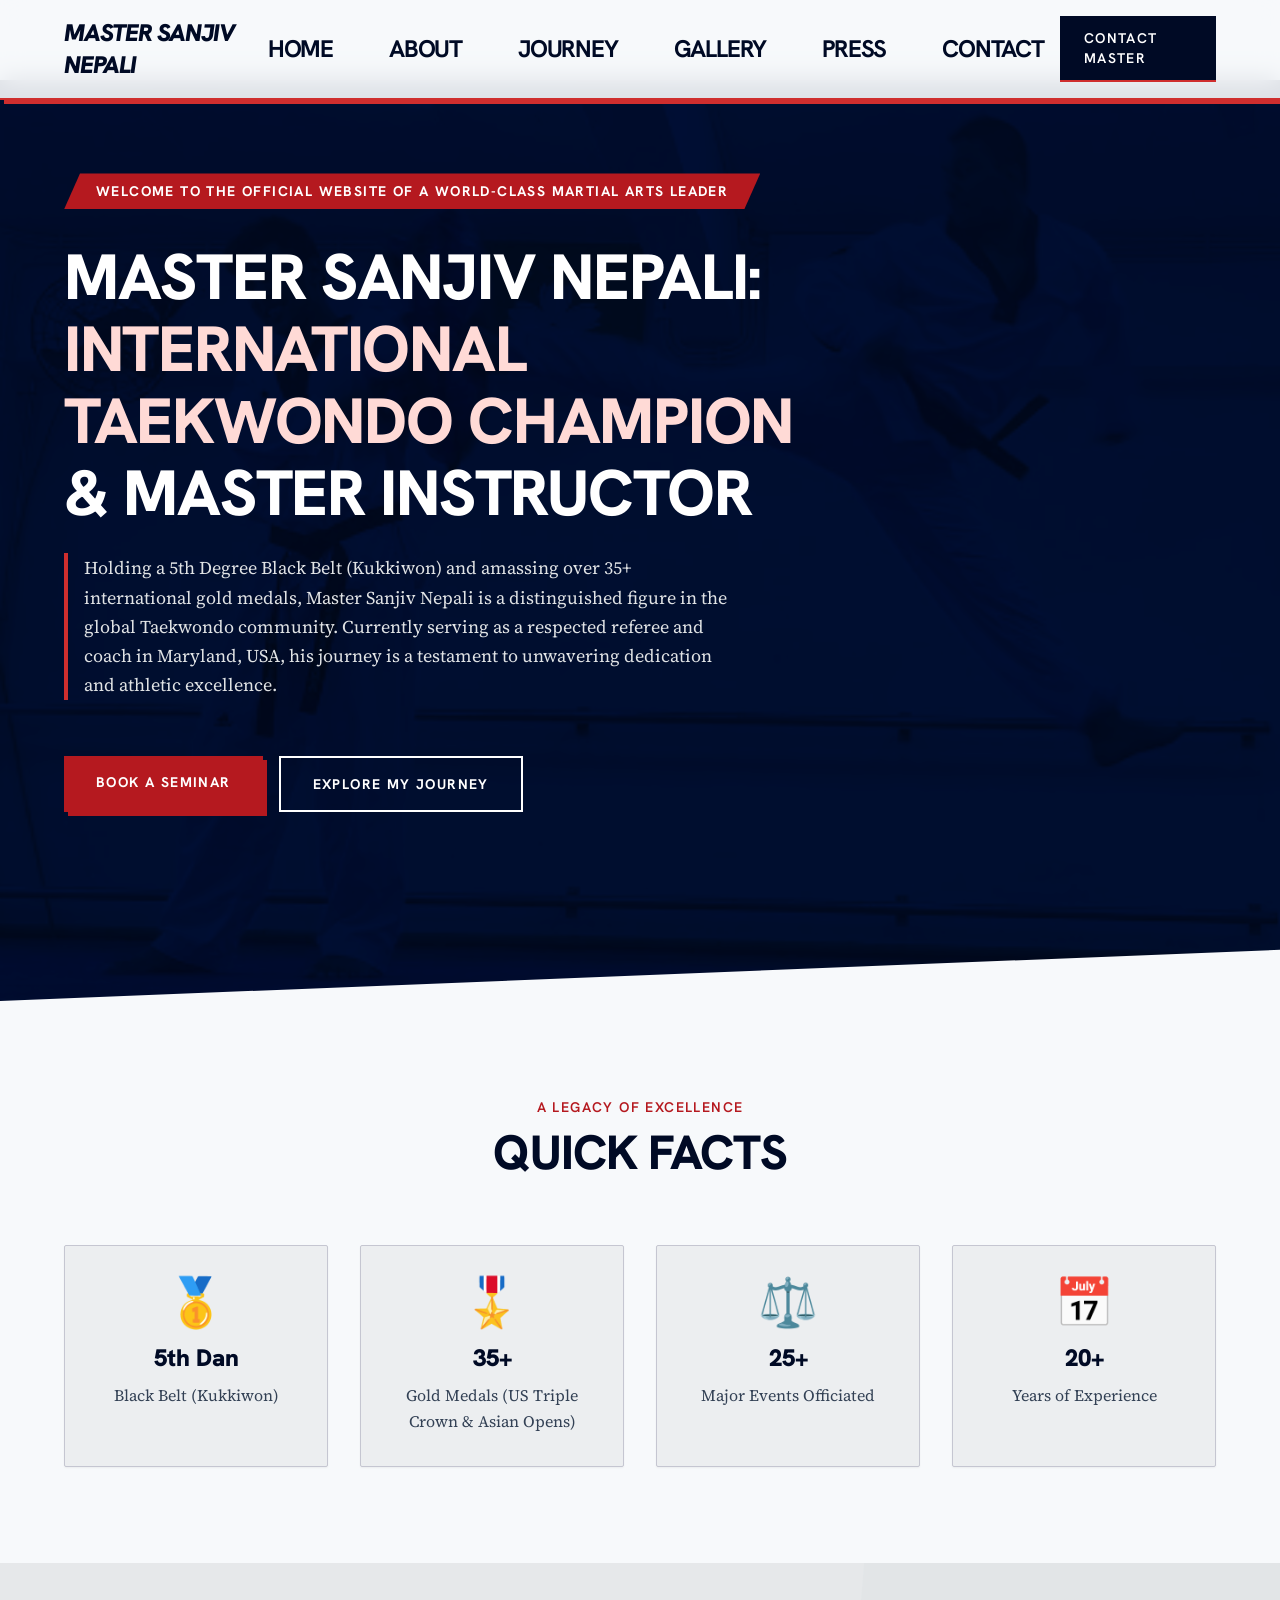
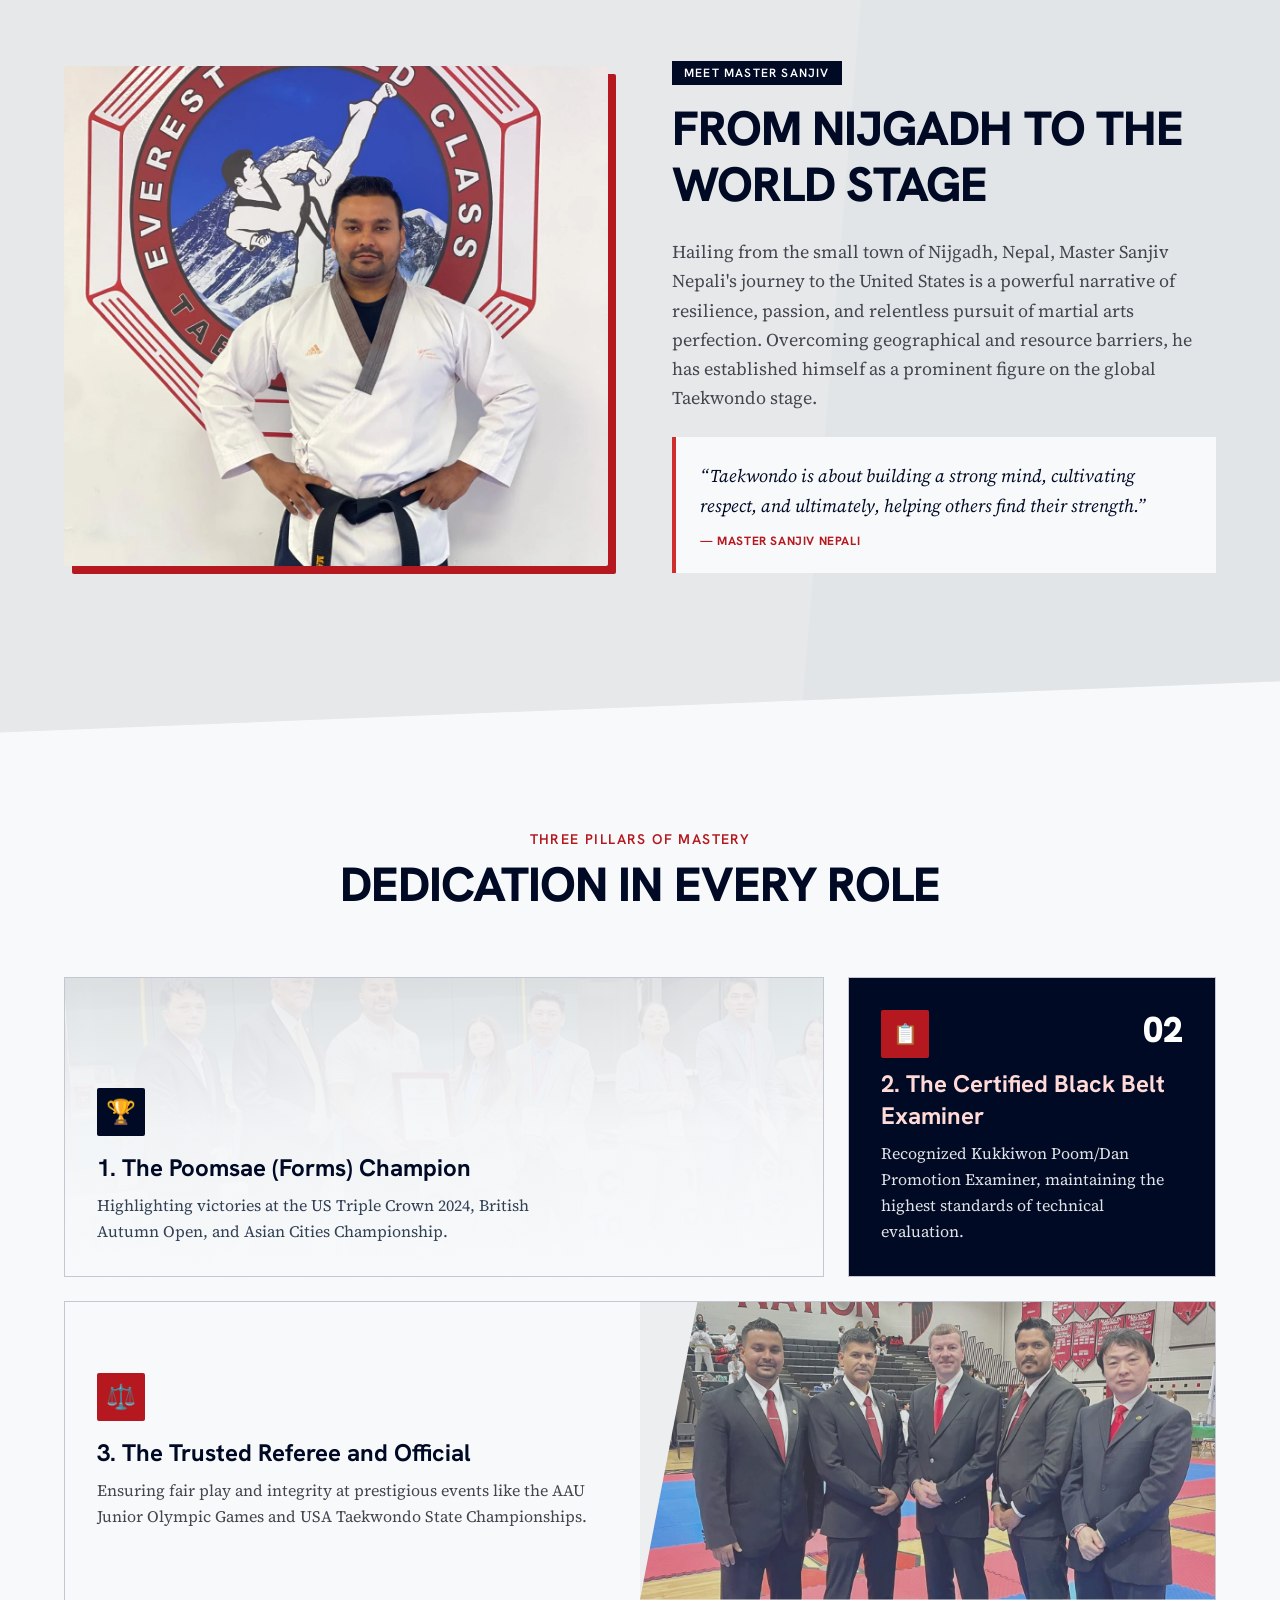
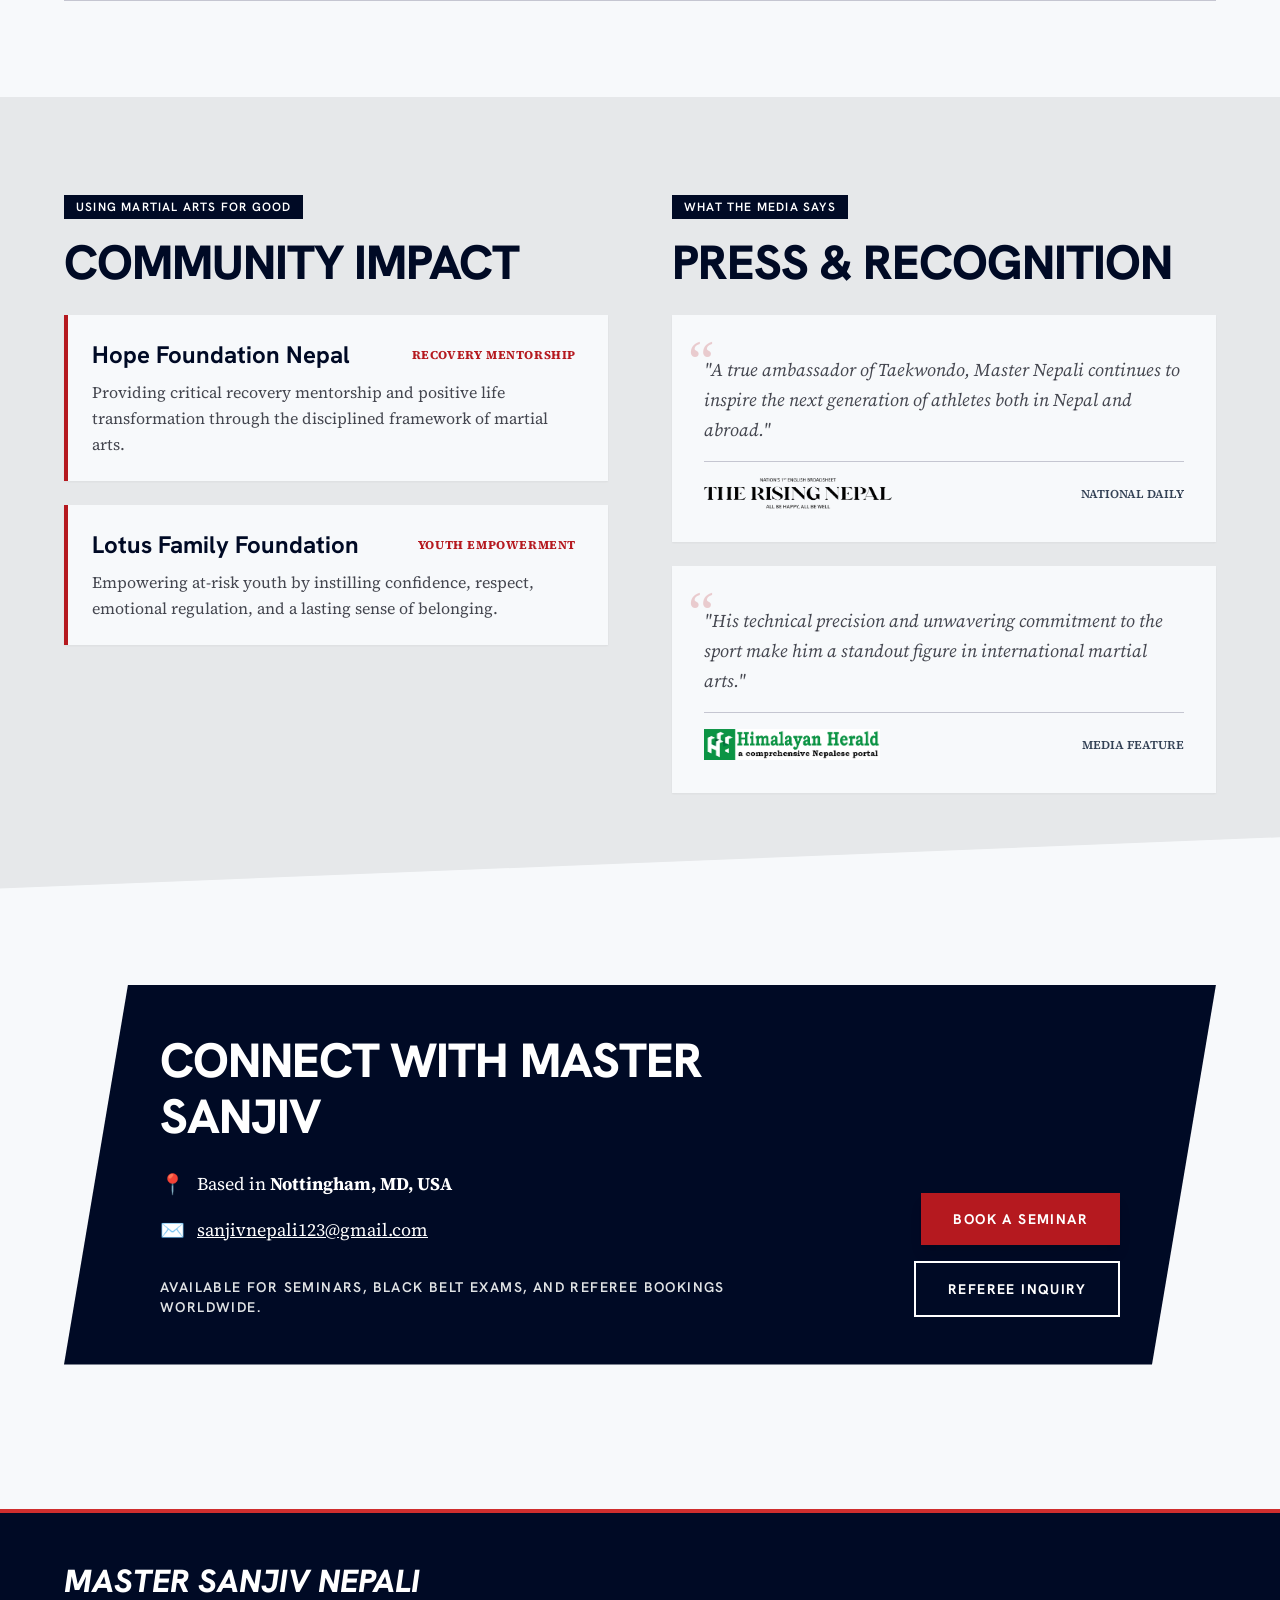
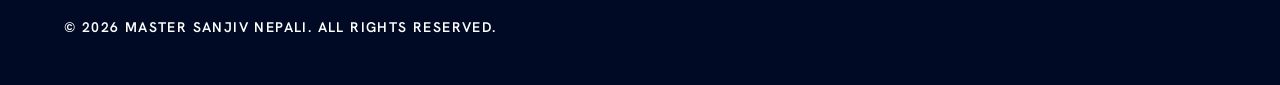
==== commit 15582fef: "Load Hanken Grotesk & Source Serif 4 fonts and fix biography bottom padding" ====
--- a/index.html
+++ b/index.html
@@ -11,6 +11,7 @@
     <!-- Fonts -->
     <link rel="preconnect" href="https://fonts.googleapis.com">
     <link rel="preconnect" href="https://fonts.gstatic.com" crossorigin>
+    <link href="https://fonts.googleapis.com/css2?family=Hanken+Grotesk:wght@600;700;800&family=Source+Serif+4:wght@400;600&display=swap" rel="stylesheet">
     <link href="https://fonts.googleapis.com/css2?family=Material+Symbols+Outlined:wght,FILL@100..700,0..1&display=swap" rel="stylesheet">
 
     <!-- CSS -->
@@ -156,7 +157,7 @@
     }
 </style>
 <!-- Hero Section -->
-<section class="relative min-h-[921px] flex items-center overflow-hidden bg-primary text-on-primary clip-path-slant-bottom pb-20">
+<section class="relative min-h-[921px] flex items-center overflow-hidden bg-primary text-on-primary clip-path-slant-bottom pb-24">
 <div class="absolute inset-0 bg-cover bg-center bg-no-repeat opacity-40 mix-blend-overlay" data-alt="Master Sanjiv Nepali executing a dynamic Taekwondo kick" style="background-image: url('/assets/uploads/Back-kick.png');"></div>
 <div class="absolute inset-0 kinetic-bg opacity-80 mix-blend-multiply"></div>
 <div class="relative z-10 w-full max-w-container-max mx-auto px-margin-mobile md:px-margin-desktop grid grid-cols-1 md:grid-cols-12 gap-gutter items-center">
@@ -164,7 +165,7 @@
 <div class="inline-block bg-secondary text-white font-bold px-8 py-2 font-label-lg text-label-lg uppercase tracking-widest clip-path-badge mb-2">
     Welcome to the Official Website of a World-Class Martial Arts Leader
 </div>
-<h1 class="font-headline-lg-mobile text-headline-lg-mobile md:font-headline-xl md:text-headline-xl uppercase text-white font-black tracking-tight leading-tight">
+<h1 class="font-headline-lg-mobile text-headline-lg-mobile md:font-headline-xl md:text-headline-xl uppercase text-white">
     Master Sanjiv Nepali:<br/>
     <span class="text-secondary-fixed">International Taekwondo Champion</span><br/>
     &amp; Master Instructor
@@ -217,7 +218,7 @@
 </div>
 </section>
 <!-- Biography Section -->
-<section class="pt-24 pb-36 md:pt-32 md:pb-44 bg-surface-container-high clip-path-slant-top clip-path-slant-bottom relative overflow-hidden" id="biography">
+<section class="py-24 md:py-32 bg-surface-container-high clip-path-slant-top clip-path-slant-bottom relative overflow-hidden" id="biography" style="padding-top: 6rem; padding-bottom: 10rem;">
 <div class="absolute top-0 right-0 w-1/2 h-full bg-surface-variant opacity-50 clip-path-section -z-10 transform translate-x-1/4"></div>
 <div class="max-w-container-max mx-auto px-margin-mobile md:px-margin-desktop relative z-10">
 <div class="grid grid-cols-1 md:grid-cols-12 gap-16 items-center">
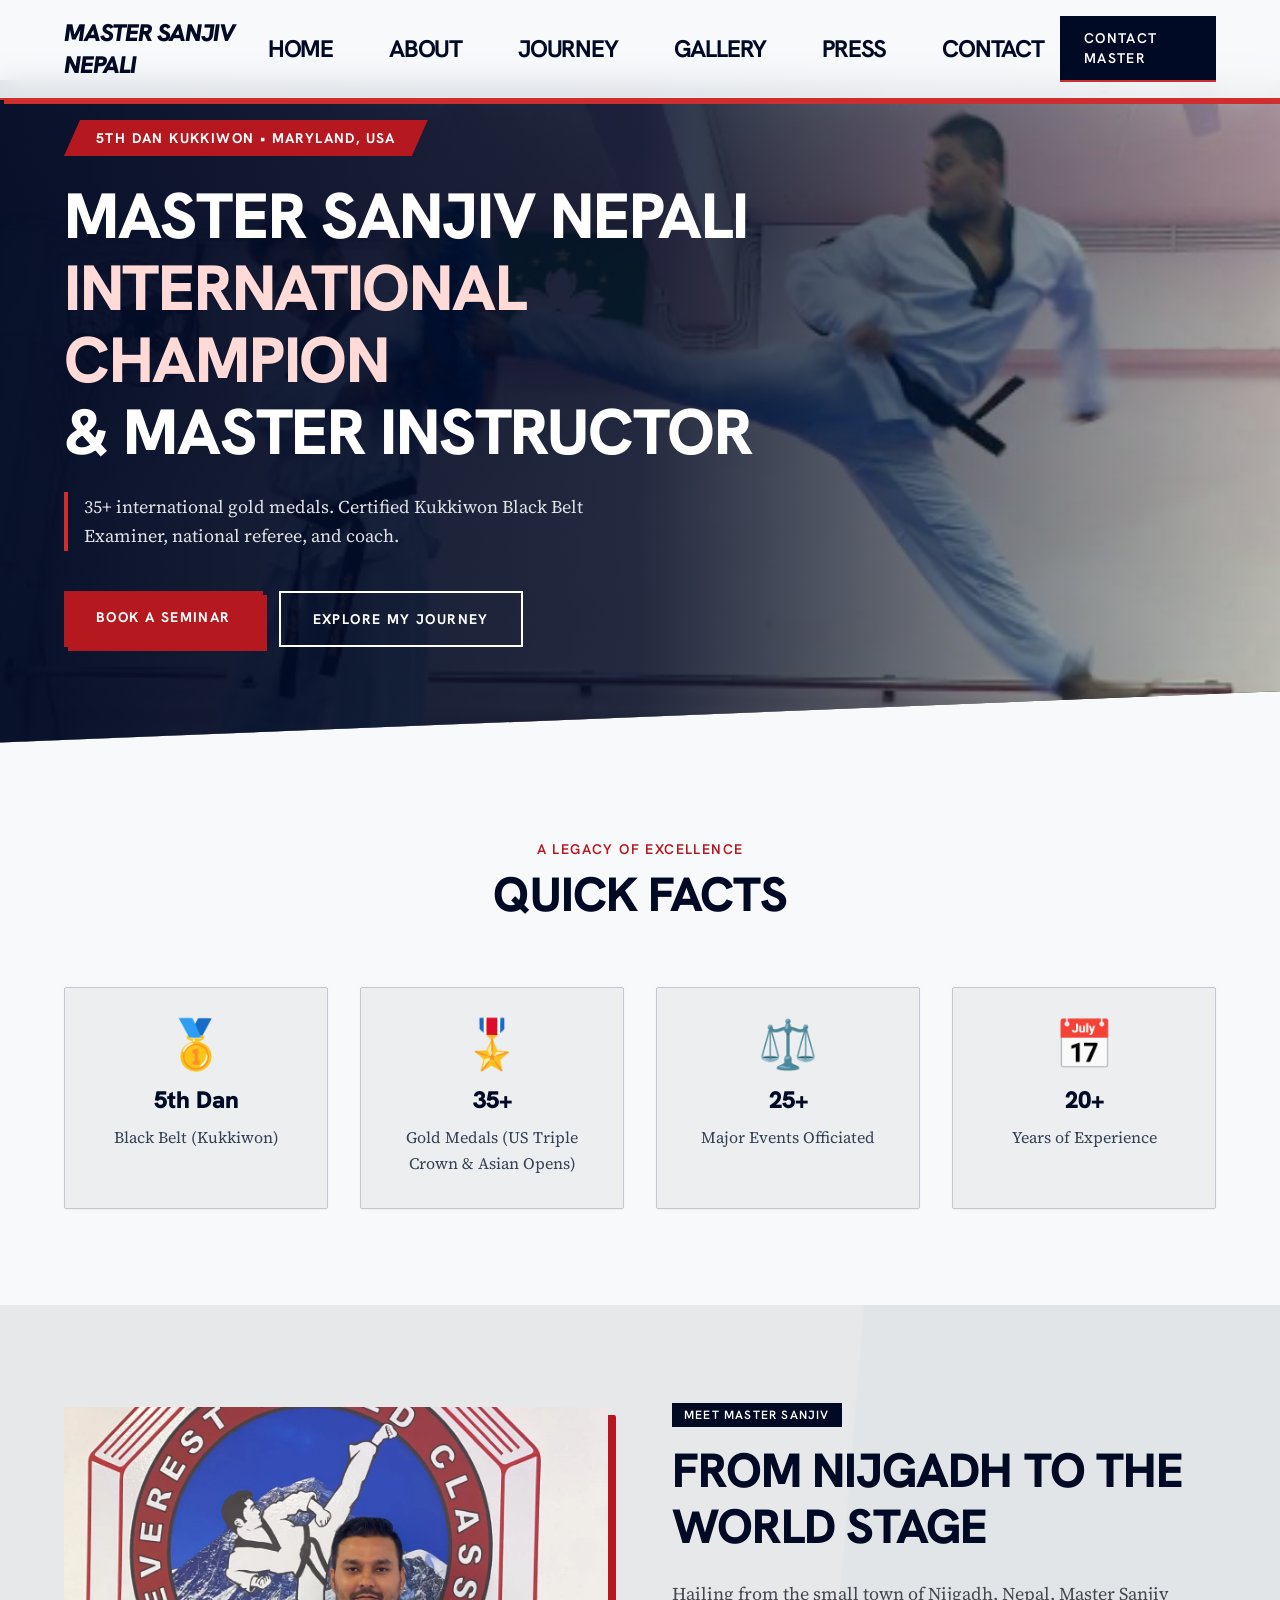
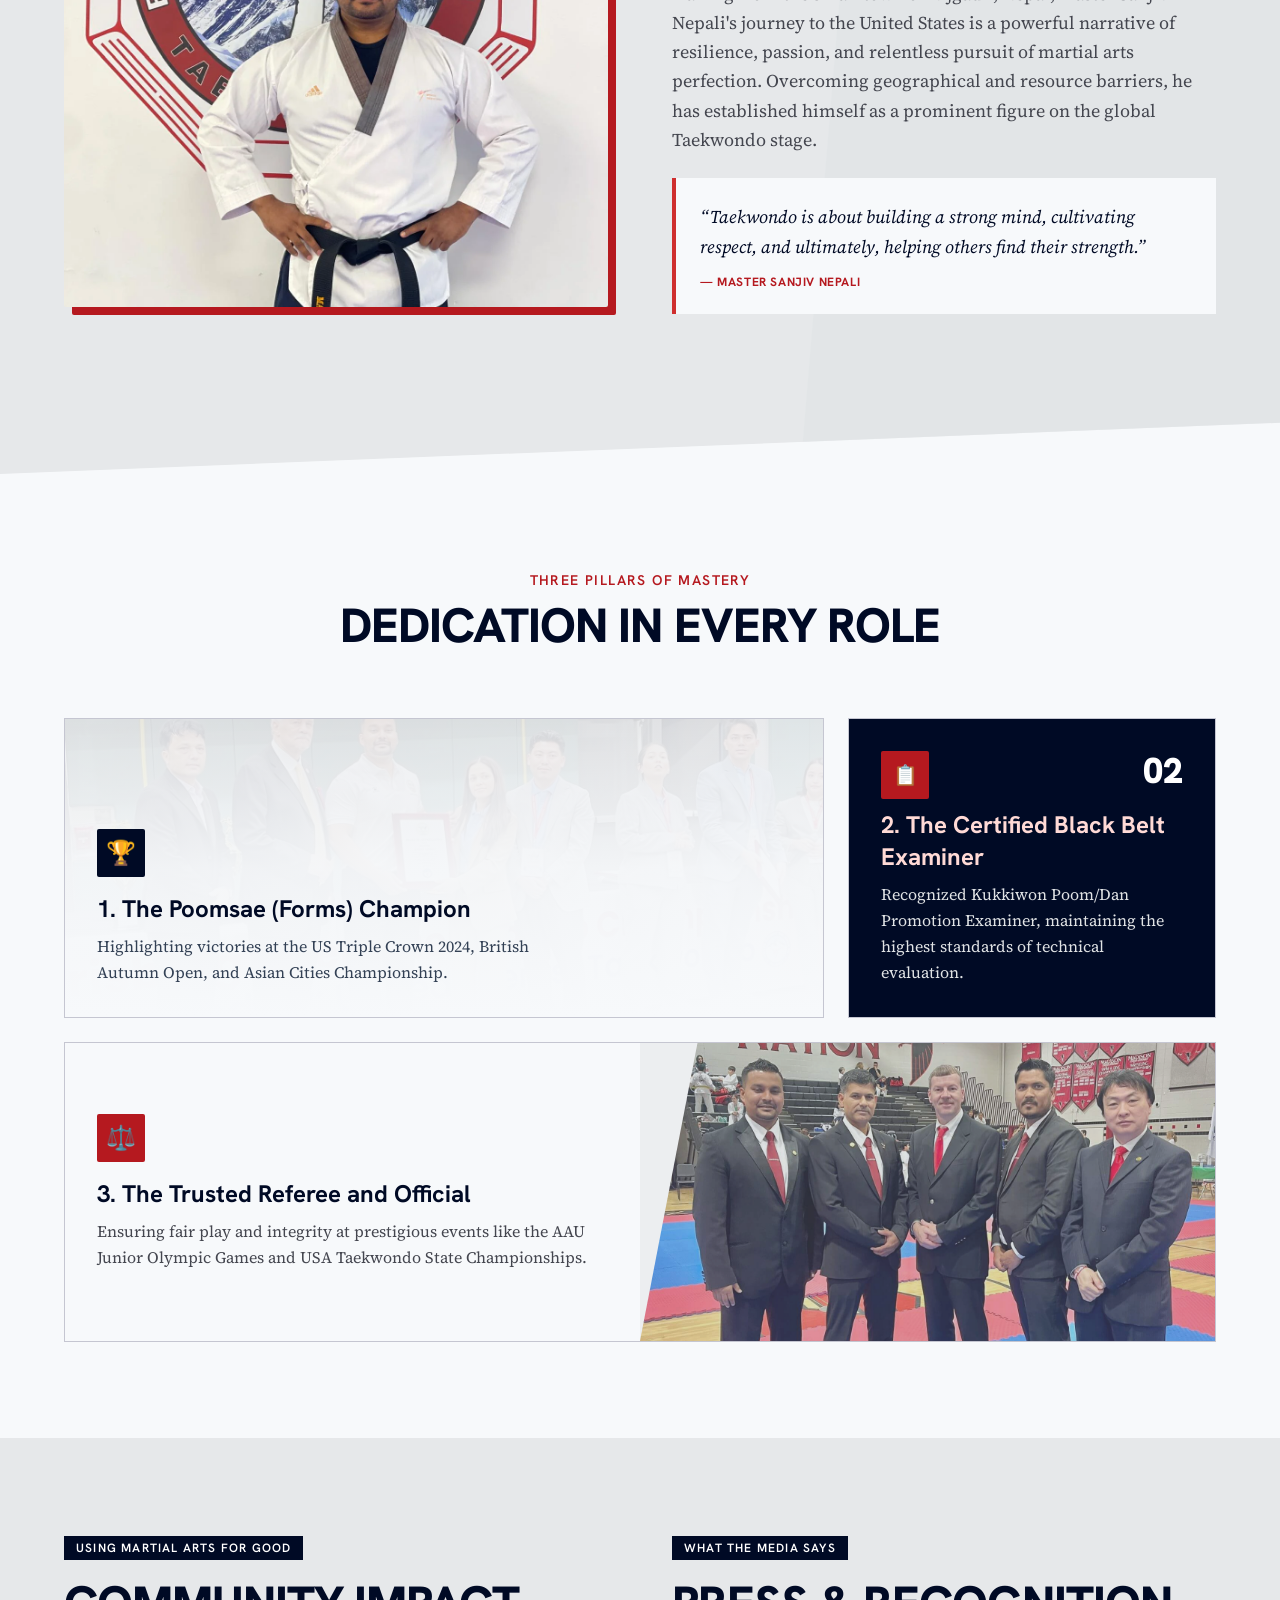
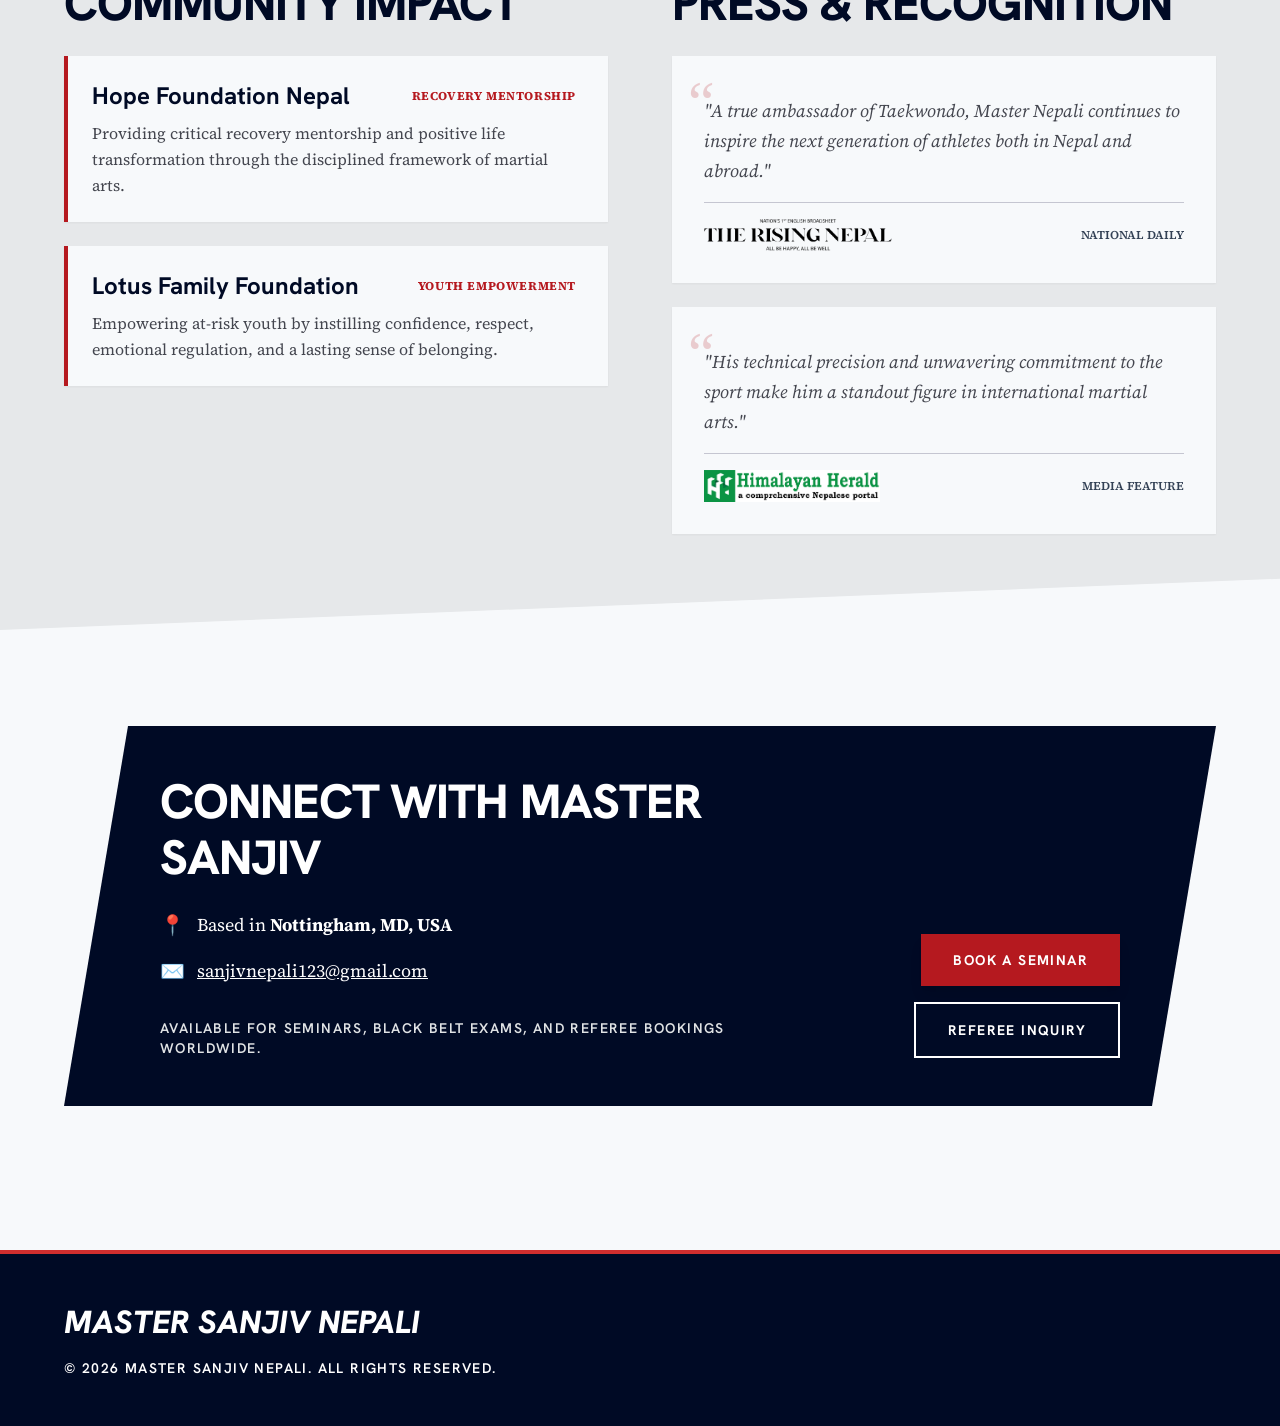
==== commit 90646d8e: "Hero UI polish: tighter copy, directional gradient spotlight, and top-aligned kick" ====
--- a/index.html
+++ b/index.html
@@ -157,23 +157,23 @@
     }
 </style>
 <!-- Hero Section -->
-<section class="relative min-h-[921px] flex items-center overflow-hidden bg-primary text-on-primary clip-path-slant-bottom pb-24">
-<div class="absolute inset-0 bg-cover bg-center bg-no-repeat opacity-40 mix-blend-overlay" data-alt="Master Sanjiv Nepali executing a dynamic Taekwondo kick" style="background-image: url('/assets/uploads/Back-kick.png');"></div>
-<div class="absolute inset-0 kinetic-bg opacity-80 mix-blend-multiply"></div>
+<section class="relative min-h-[880px] flex items-center overflow-hidden bg-primary text-on-primary clip-path-slant-bottom pb-24" style="padding-top: 40px;">
+<div class="absolute inset-0 bg-cover bg-no-repeat opacity-75" data-alt="Master Sanjiv Nepali executing a dynamic Taekwondo kick" style="background-image: url('/assets/uploads/Back-kick.png'); background-position: center top;"></div>
+<div class="absolute inset-0" style="background: linear-gradient(90deg, rgba(0,10,37,0.96) 0%, rgba(0,10,37,0.85) 50%, rgba(0,10,37,0.20) 100%);"></div>
 <div class="relative z-10 w-full max-w-container-max mx-auto px-margin-mobile md:px-margin-desktop grid grid-cols-1 md:grid-cols-12 gap-gutter items-center">
-<div class="md:col-span-8 flex flex-col items-start gap-6 pt-16 md:pt-0">
-<div class="inline-block bg-secondary text-white font-bold px-8 py-2 font-label-lg text-label-lg uppercase tracking-widest clip-path-badge mb-2">
-    Welcome to the Official Website of a World-Class Martial Arts Leader
+<div class="md:col-span-8 flex flex-col items-start gap-6">
+<div class="inline-block bg-secondary text-white font-bold px-8 py-2 font-label-lg text-label-lg uppercase tracking-widest clip-path-badge">
+    5th Dan Kukkiwon &bull; Maryland, USA
 </div>
 <h1 class="font-headline-lg-mobile text-headline-lg-mobile md:font-headline-xl md:text-headline-xl uppercase text-white">
-    Master Sanjiv Nepali:<br/>
-    <span class="text-secondary-fixed">International Taekwondo Champion</span><br/>
+    Master Sanjiv Nepali<br/>
+    <span class="text-secondary-fixed">International Champion</span><br/>
     &amp; Master Instructor
 </h1>
-<p class="font-body-lg text-body-lg text-surface-variant max-w-2xl border-l-4 border-national-crimson pl-4 leading-relaxed font-normal">
-    Holding a 5th Degree Black Belt (Kukkiwon) and amassing over 35+ international gold medals, Master Sanjiv Nepali is a distinguished figure in the global Taekwondo community. Currently serving as a respected referee and coach in Maryland, USA, his journey is a testament to unwavering dedication and athletic excellence.
-</p>
-<div class="flex flex-wrap gap-4 mt-8">
+<p class="font-body-lg text-body-lg text-surface-variant max-w-xl border-l-4 border-national-crimson pl-4 leading-relaxed">
+    35+ international gold medals. Certified Kukkiwon Black Belt Examiner, national referee, and coach.
+</p>
+<div class="flex flex-wrap gap-4 mt-4">
 <a class="bg-secondary text-white font-bold px-8 py-4 font-label-lg text-label-lg uppercase tracking-widest hard-shadow hard-shadow-hover transition-all duration-200" href="/contact/">
     Book a Seminar
 </a>
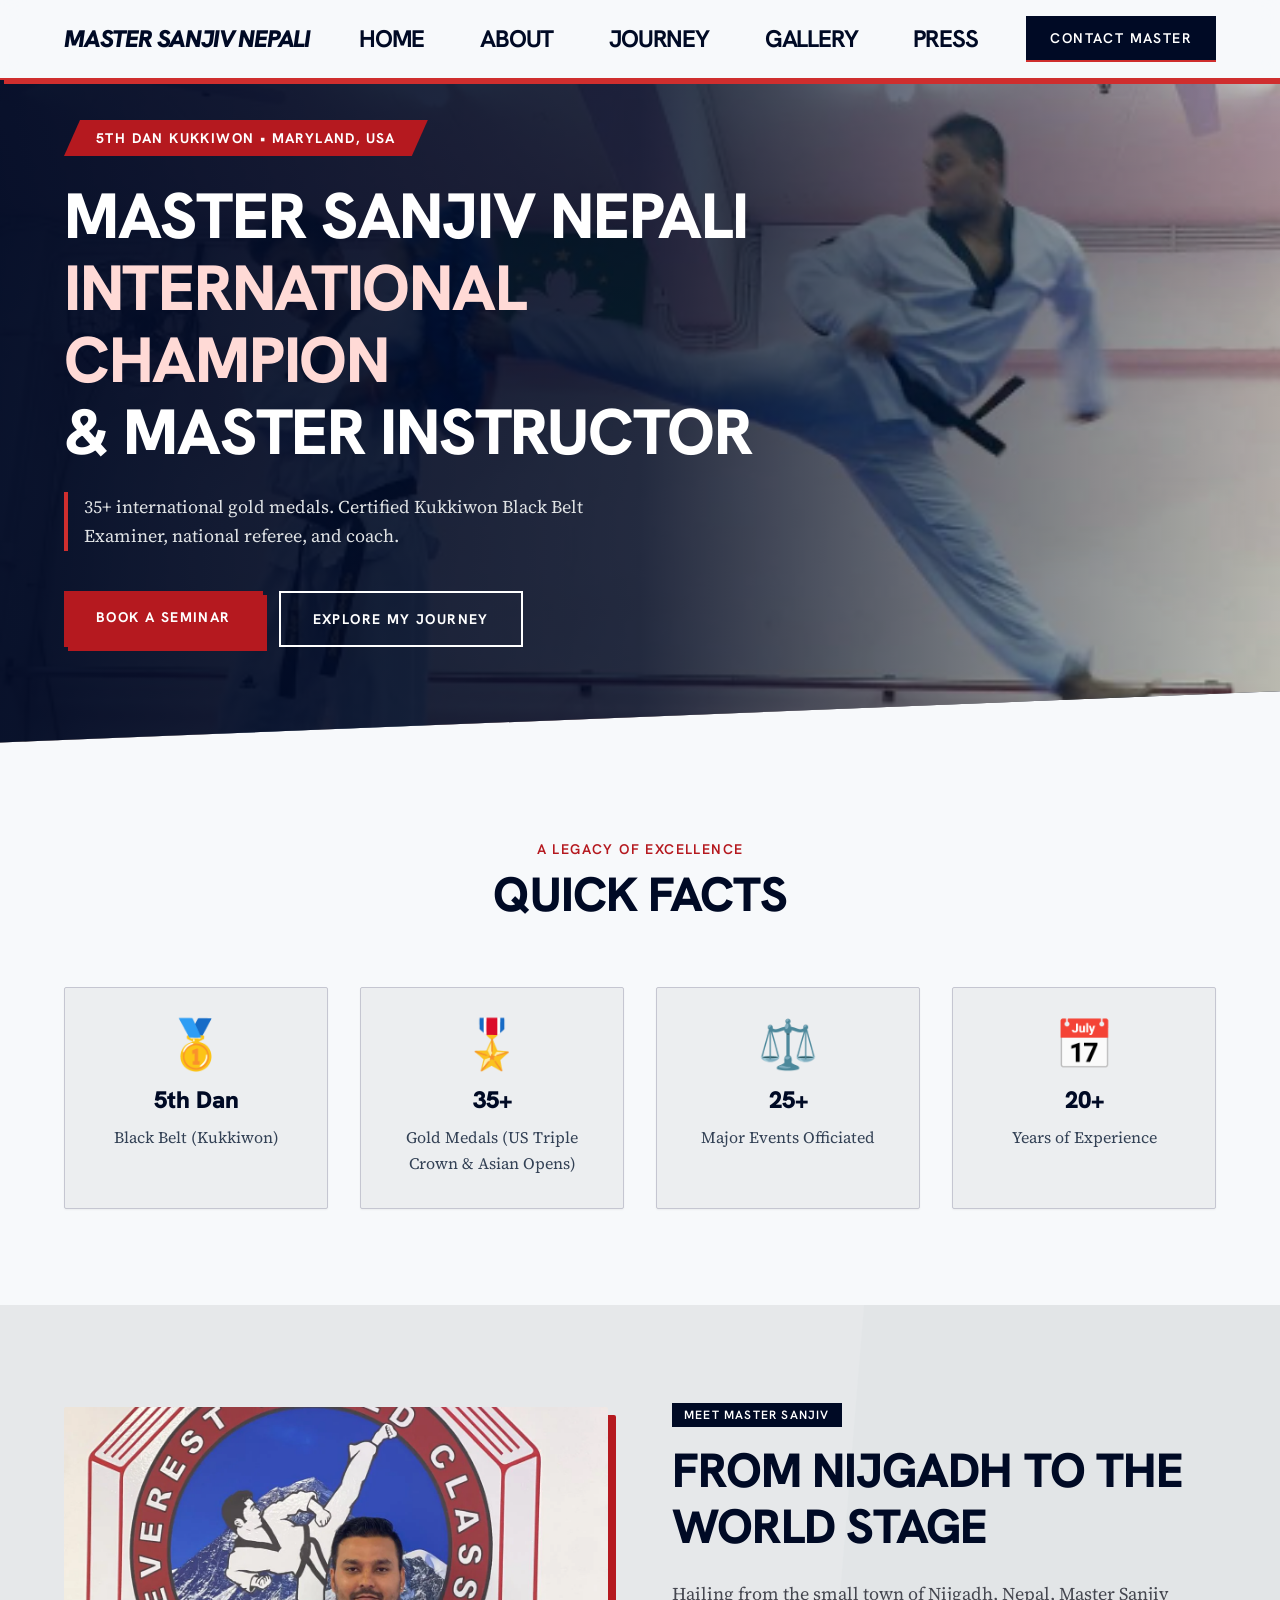
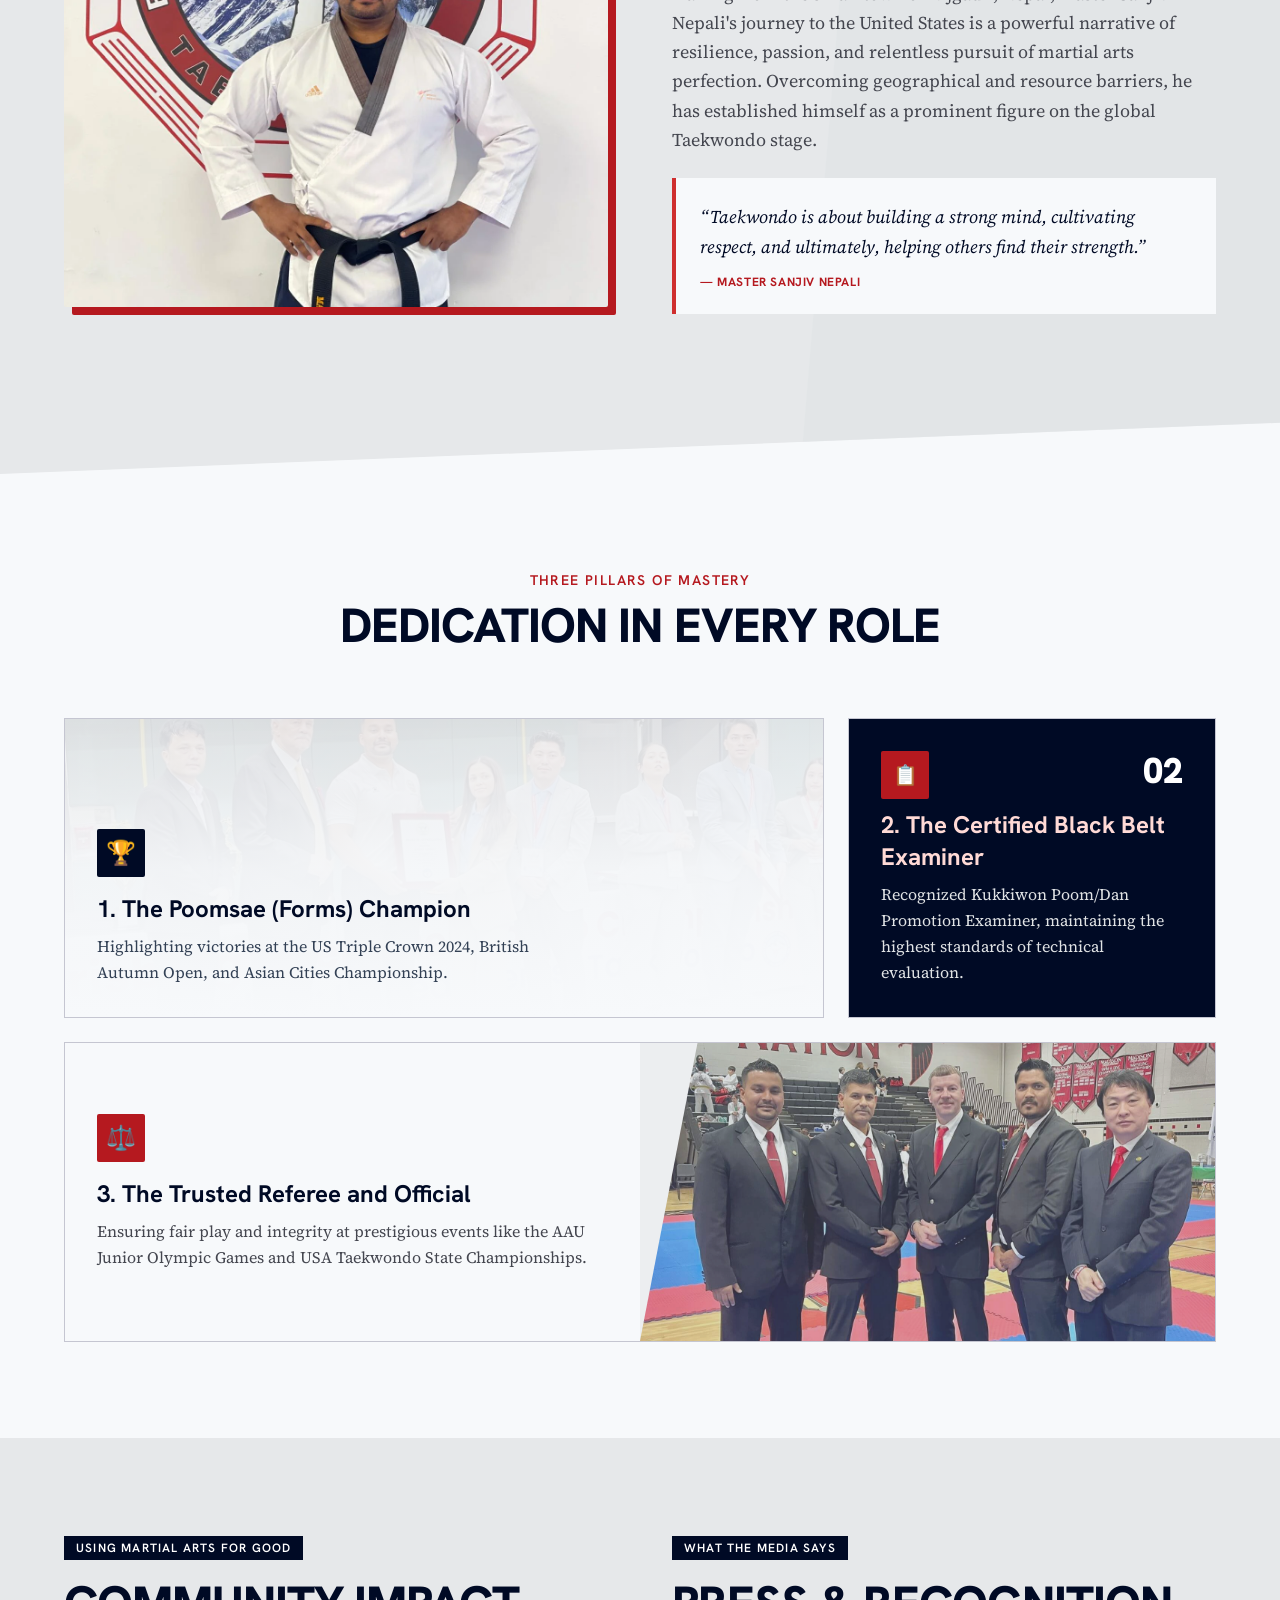
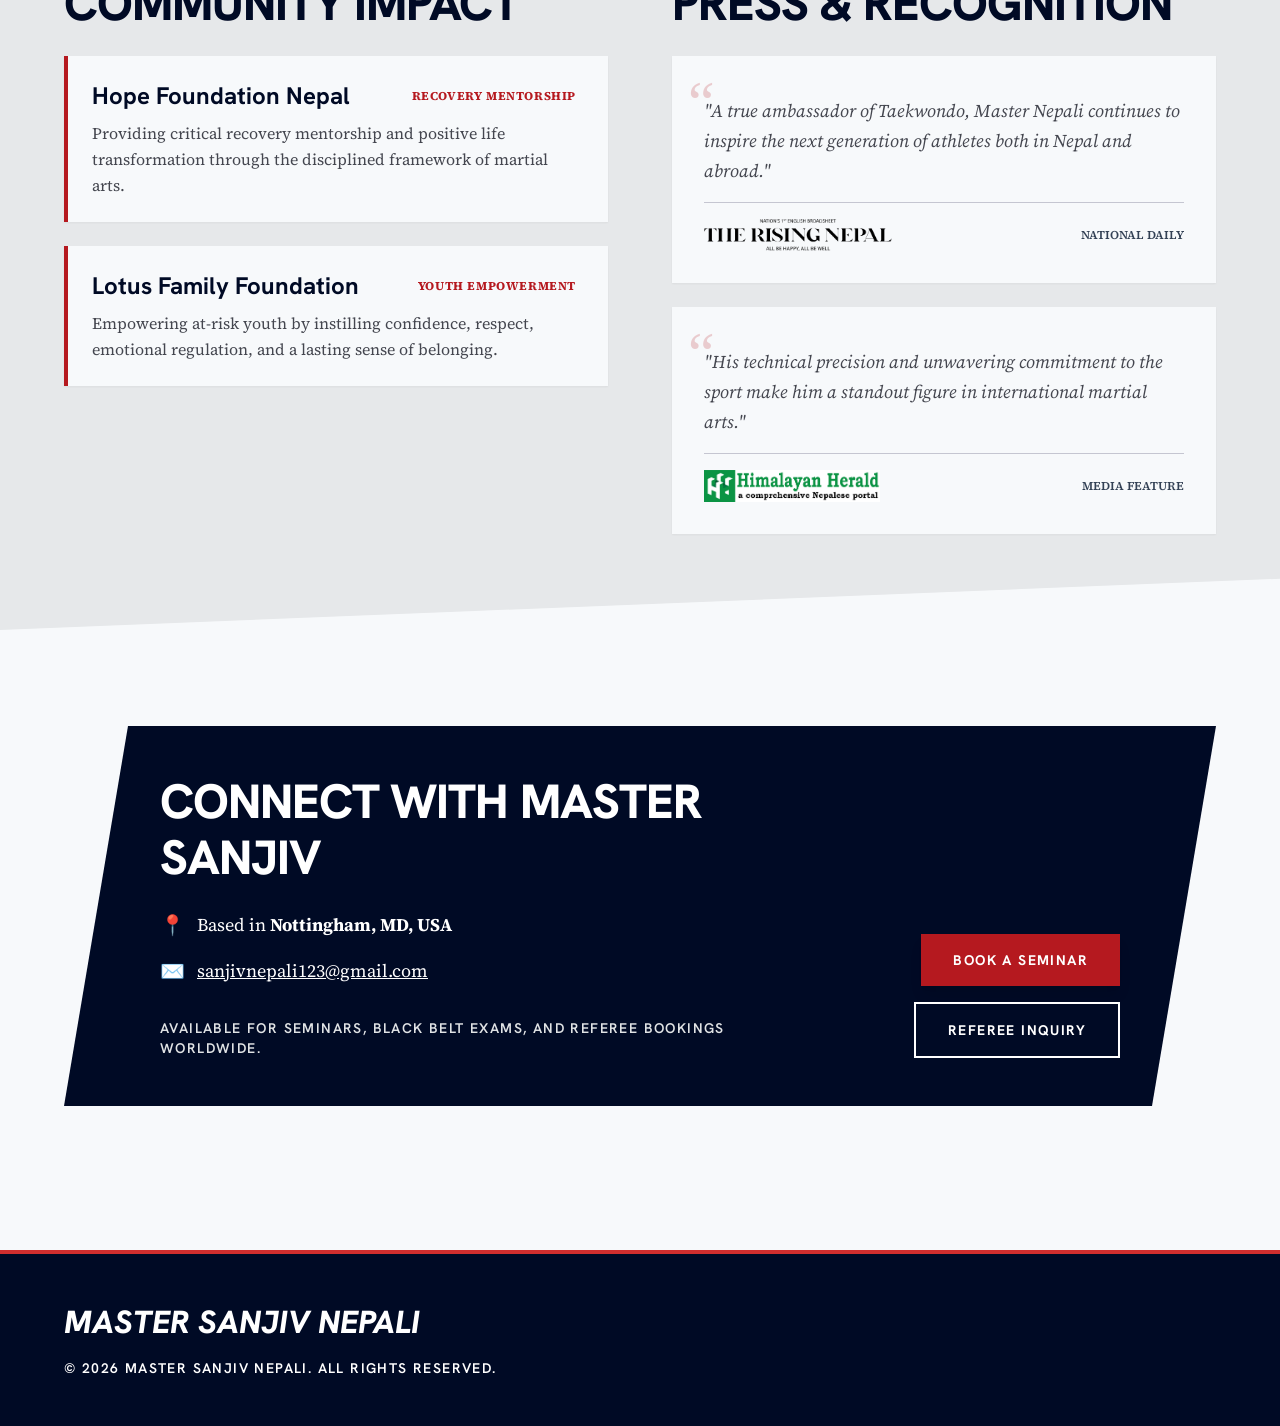
==== commit 938f8ea5: "Remove redundant Contact link from navbar and keep CONTACT MASTER CTA single-line" ====
--- a/index.html
+++ b/index.html
@@ -106,10 +106,9 @@
 <li class="menu-item menu-item-type-post_type menu-item-object-page menu-item-1593" id="menu-item-1593"><a class="text-primary dark:text-surface-variant hover:text-national-crimson transition-colors font-headline-sm text-headline-sm uppercase tracking-tighter hover:bg-primary hover:text-white dark:hover:bg-primary-fixed-dim transform hover:-translate-y-0.5 duration-75 px-4 py-2" href="/journey/">Journey</a></li>
 <li class="menu-item menu-item-type-post_type menu-item-object-page menu-item-1592" id="menu-item-1592"><a class="text-primary dark:text-surface-variant hover:text-national-crimson transition-colors font-headline-sm text-headline-sm uppercase tracking-tighter hover:bg-primary hover:text-white dark:hover:bg-primary-fixed-dim transform hover:-translate-y-0.5 duration-75 px-4 py-2" href="/gallery/">Gallery</a></li>
 <li class="menu-item menu-item-type-post_type menu-item-object-page menu-item-1594" id="menu-item-1594"><a class="text-primary dark:text-surface-variant hover:text-national-crimson transition-colors font-headline-sm text-headline-sm uppercase tracking-tighter hover:bg-primary hover:text-white dark:hover:bg-primary-fixed-dim transform hover:-translate-y-0.5 duration-75 px-4 py-2" href="/press/">Press</a></li>
-<li class="menu-item menu-item-type-post_type menu-item-object-page menu-item-1591" id="menu-item-1591"><a class="text-primary dark:text-surface-variant hover:text-national-crimson transition-colors font-headline-sm text-headline-sm uppercase tracking-tighter hover:bg-primary hover:text-white dark:hover:bg-primary-fixed-dim transform hover:-translate-y-0.5 duration-75 px-4 py-2" href="/contact/">Contact</a></li>
 </ul> </div>
 <!-- Trailing Action -->
-<a class="hidden md:flex items-center justify-center bg-primary text-white font-label-lg text-label-lg uppercase tracking-widest px-6 py-3 border-b-2 border-national-crimson hover:shadow-[4px_4px_0px_0px_rgba(207,46,46,1)] transition-all" href="/contact/">
+<a class="hidden md:flex items-center justify-center bg-primary text-white font-label-lg text-label-lg uppercase tracking-widest px-6 py-3 border-b-2 border-national-crimson hover:shadow-[4px_4px_0px_0px_rgba(207,46,46,1)] transition-all" href="/contact/" style="white-space: nowrap;">
             CONTACT MASTER
         </a>
 <!-- Mobile Menu Toggle -->
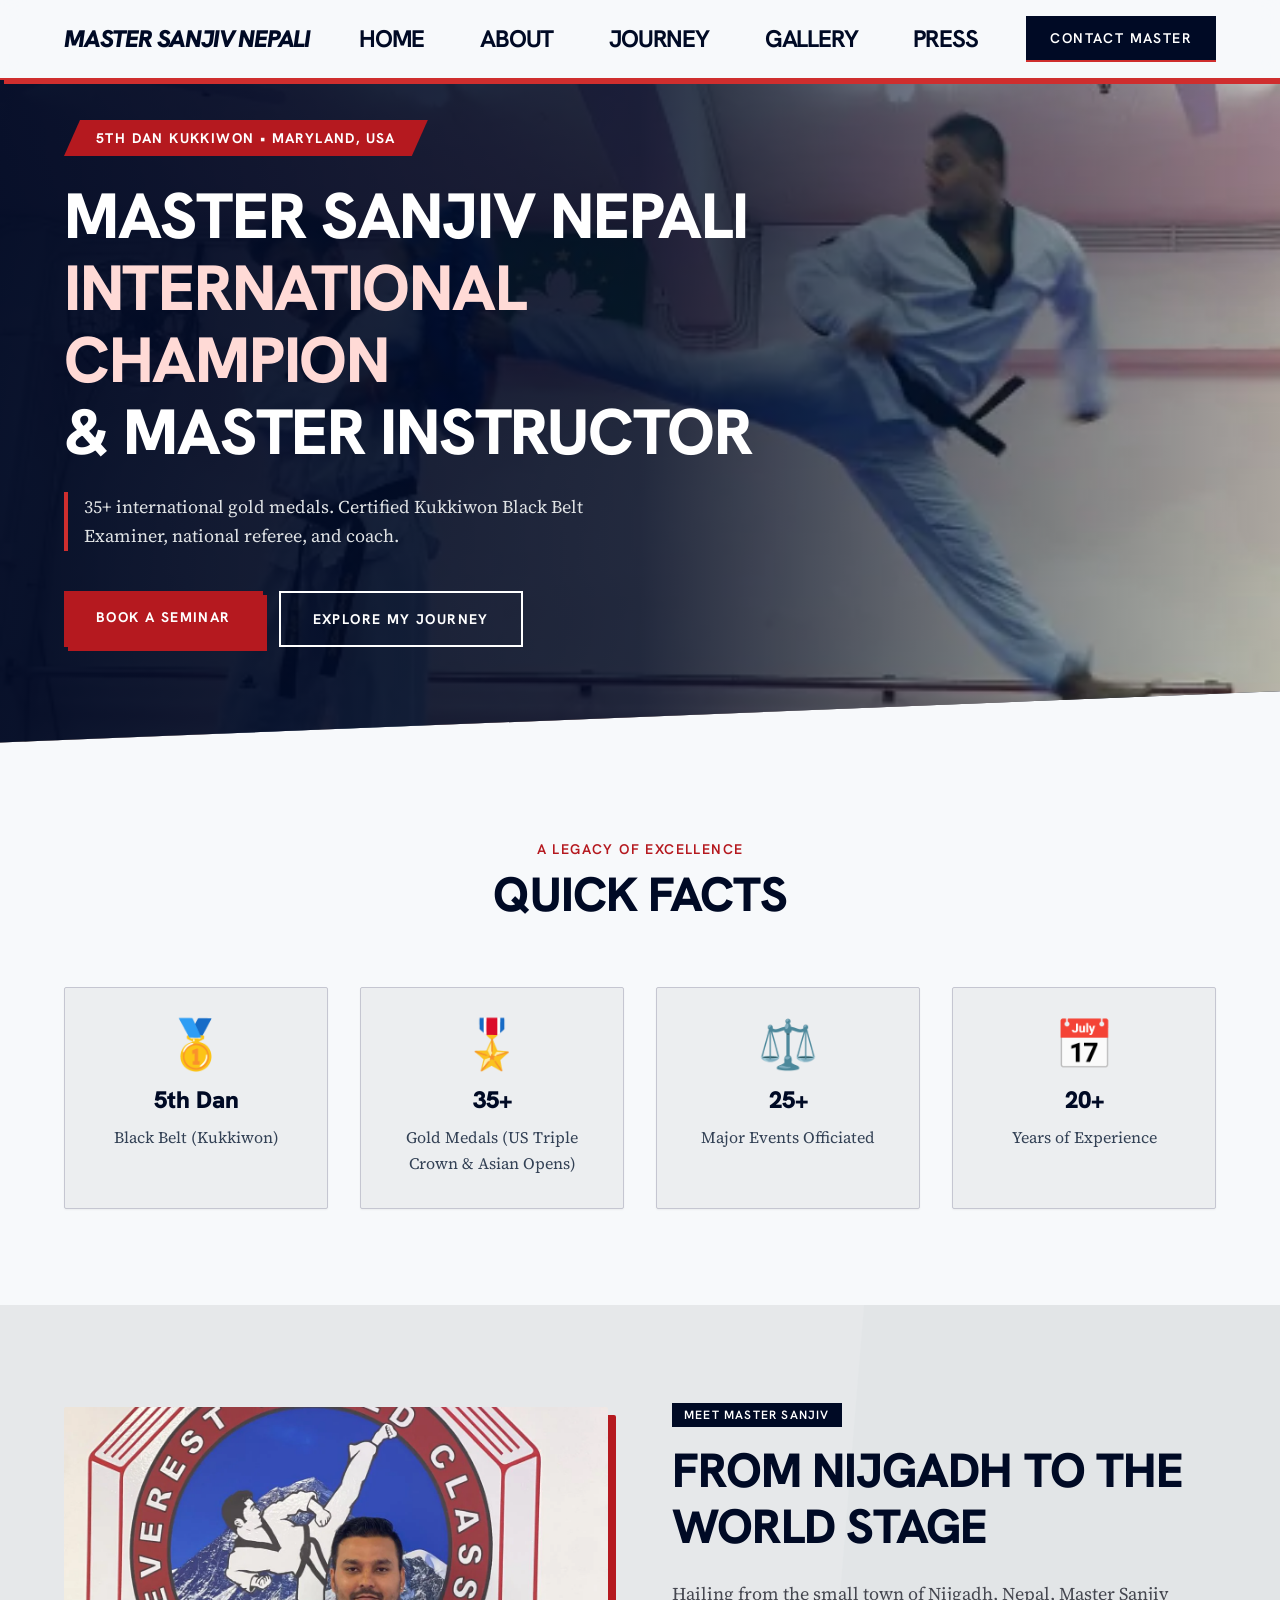
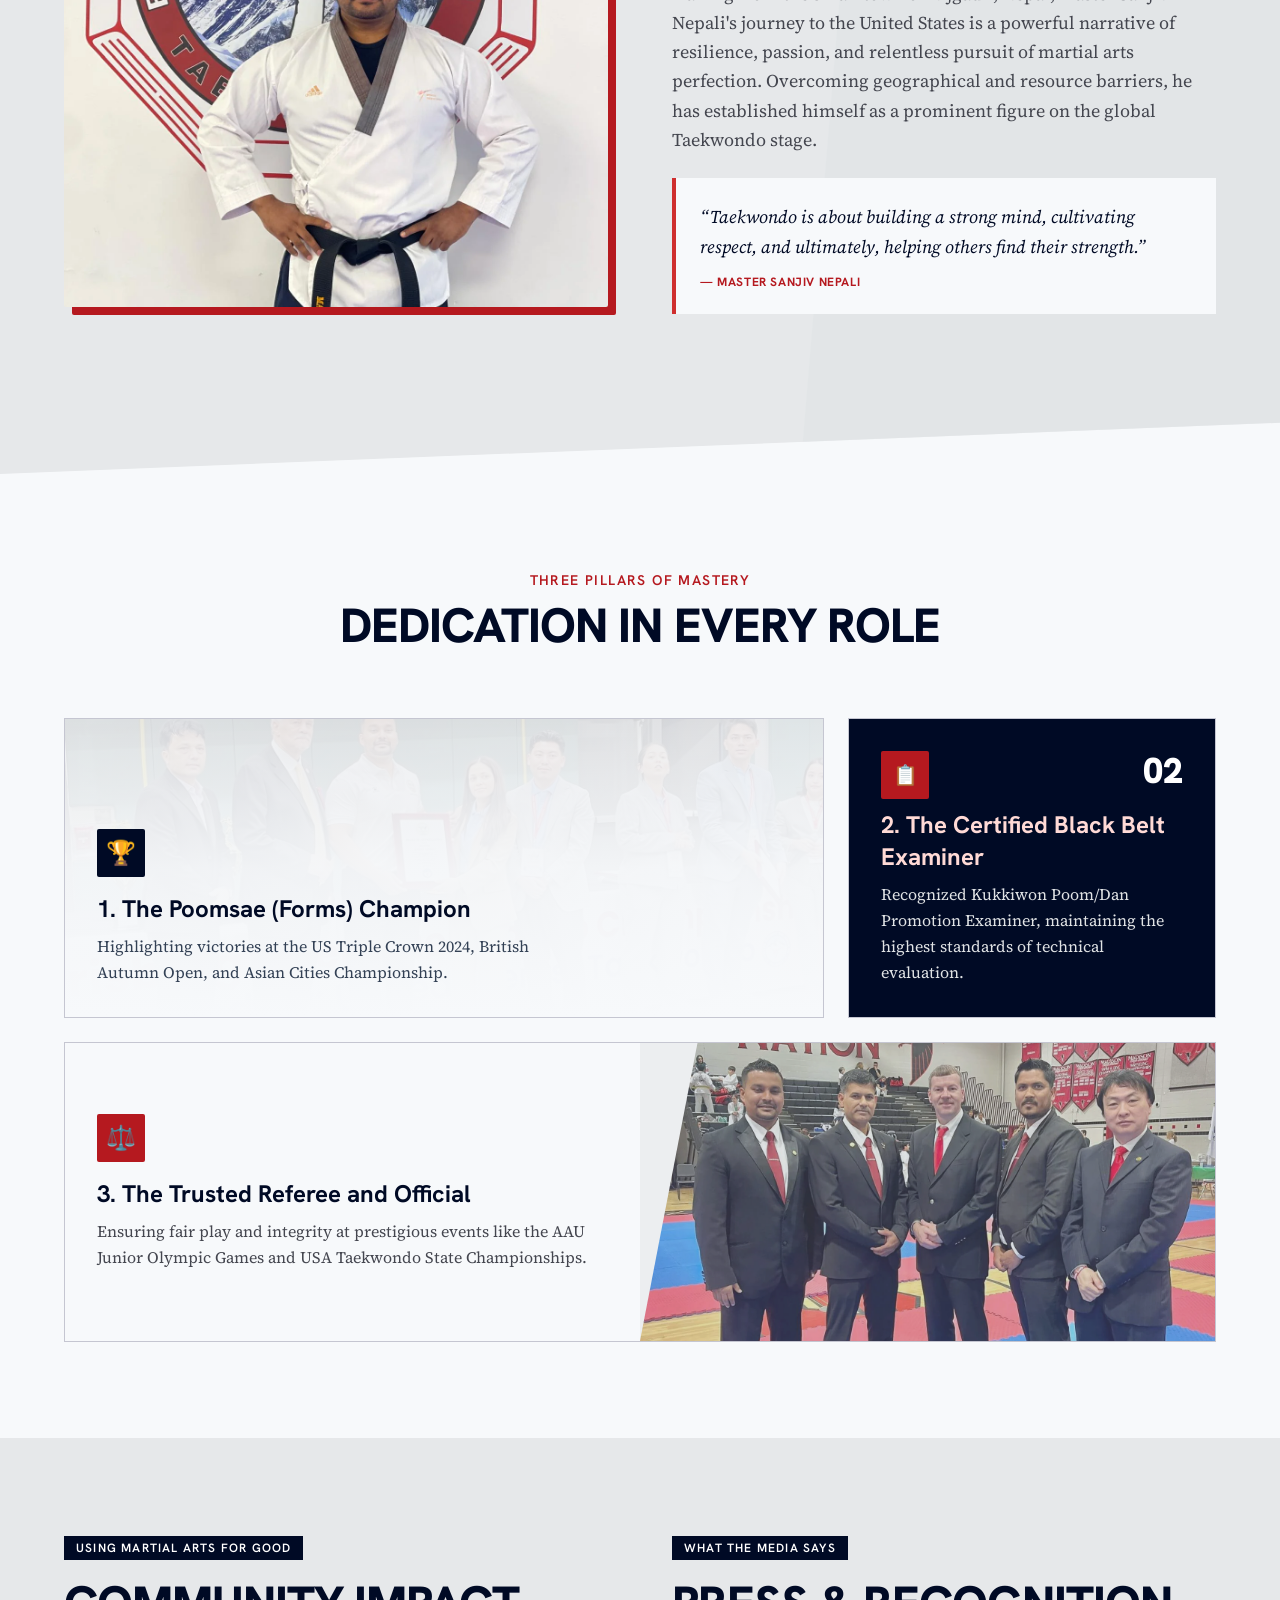
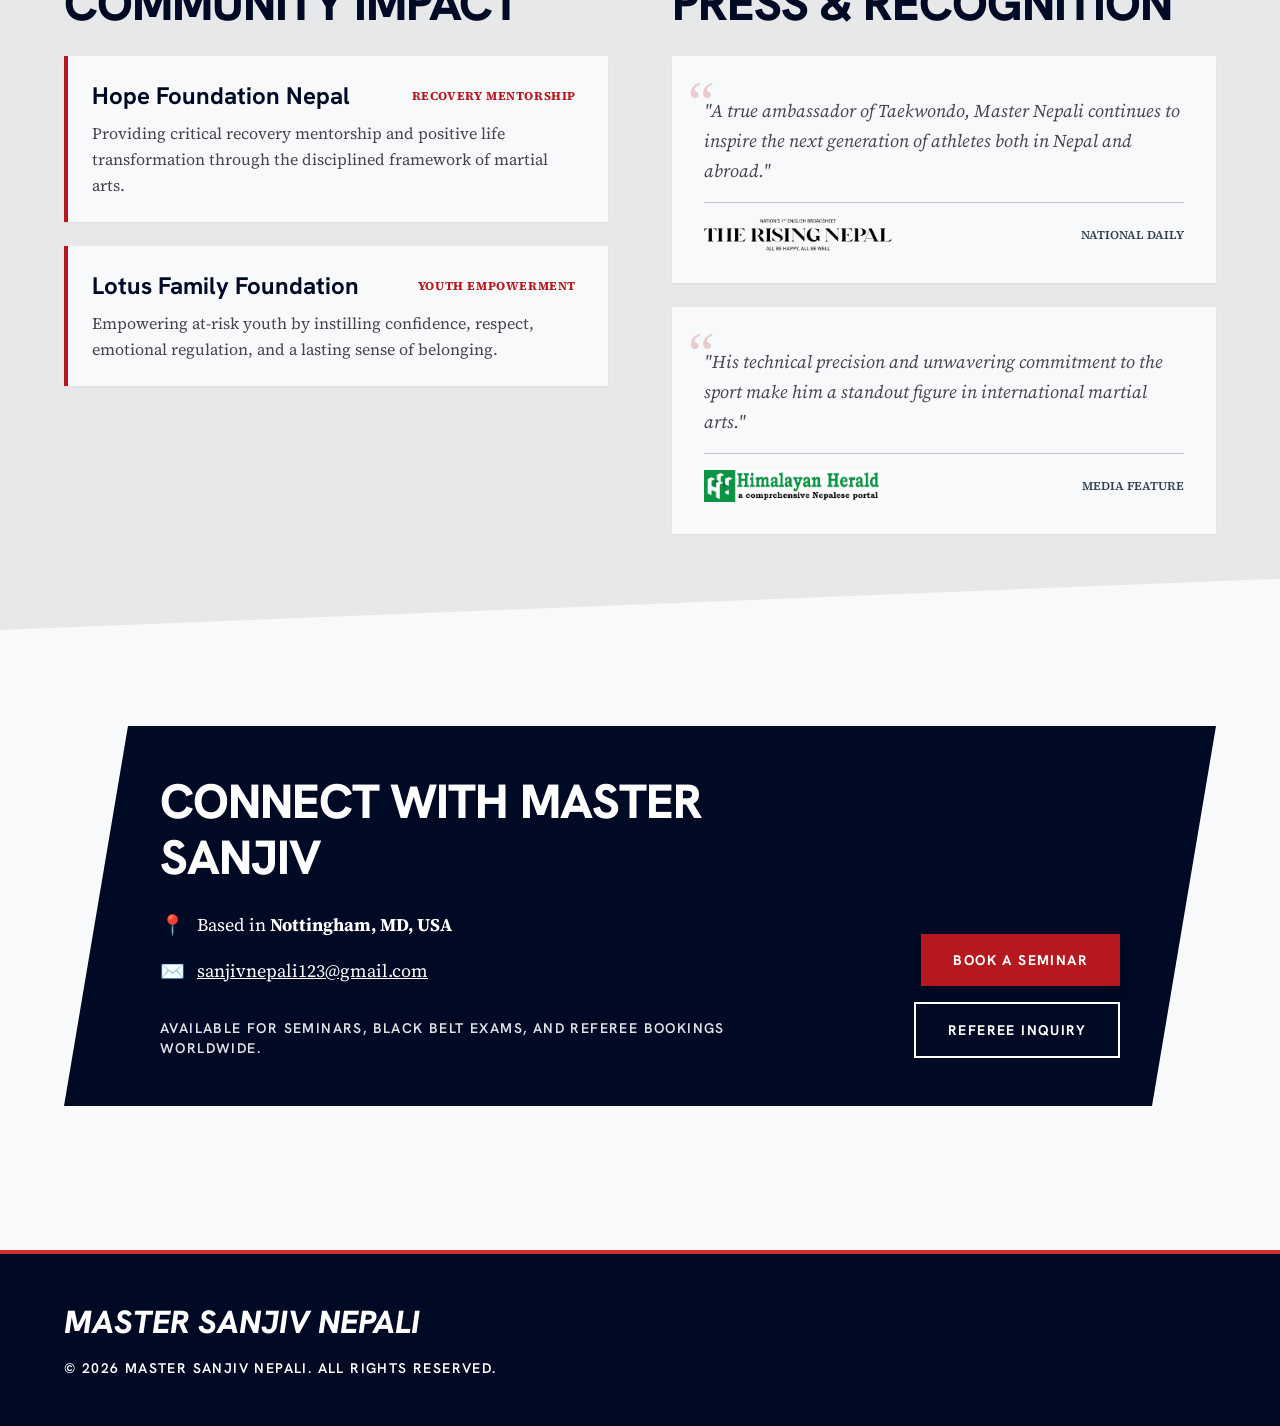
==== commit b8946a4b: "Add 7 new gallery photos as WebP and convert all site images to WebP" ====
--- a/index.html
+++ b/index.html
@@ -24,7 +24,7 @@
     <meta property="og:description" content="Official site of Master Sanjiv Nepali — 5th Dan Black Belt, International Taekwondo Gold Medalist, certified referee, and coach representing Nepal worldwide.">
     <meta property="og:url" content="https://sanjivnepali.com/">
     <meta property="og:site_name" content="Master Sanjiv Nepali">
-    <meta property="og:image" content="https://sanjivnepali.com/assets/uploads/MasterSanjiv-Nepali-2.png">
+    <meta property="og:image" content="https://sanjivnepali.com/assets/uploads/MasterSanjiv-Nepali-2.webp">
     <meta property="og:image:width" content="1200">
     <meta property="og:image:height" content="630">
     <meta property="og:image:alt" content="Master Sanjiv Nepali">
@@ -35,7 +35,7 @@
     <meta name="twitter:creator" content="@TheSanjivNepali">
     <meta name="twitter:title" content="Master Sanjiv Nepali | Taekwondo Champion, Coach & Referee">
     <meta name="twitter:description" content="Official site of Master Sanjiv Nepali — 5th Dan Black Belt, International Taekwondo Gold Medalist, certified referee, and coach representing Nepal worldwide.">
-    <meta name="twitter:image" content="https://sanjivnepali.com/assets/uploads/MasterSanjiv-Nepali-2.png">
+    <meta name="twitter:image" content="https://sanjivnepali.com/assets/uploads/MasterSanjiv-Nepali-2.webp">
 
     <!-- Structured Data (JSON-LD) -->
     <script type="application/ld+json">
@@ -61,7 +61,7 @@
         "https://en.wikipedia.org/wiki/Sanjiv_Nepali",
         "https://www.wikidata.org/wiki/Q111812837"
       ],
-      "image": "https://sanjivnepali.com/assets/uploads/MasterSanjiv-Nepali-2.png"
+      "image": "https://sanjivnepali.com/assets/uploads/MasterSanjiv-Nepali-2.webp"
     },
     {
       "@type": "WebSite",
@@ -101,11 +101,11 @@
         </a>
 <!-- Desktop Navigation -->
 <div class="hidden md:flex gap-gutter items-center">
-<ul class="flex items-center gap-gutter" id="menu-primary-menu"><li class="menu-item menu-item-type-post_type menu-item-object-page menu-item-home current-menu-item page_item page-item-1518 current_page_item menu-item-1589" id="menu-item-1589"><a aria-current="page" class="text-primary dark:text-surface-variant hover:text-national-crimson transition-colors font-headline-sm text-headline-sm uppercase tracking-tighter hover:bg-primary hover:text-white dark:hover:bg-primary-fixed-dim transform hover:-translate-y-0.5 duration-75 px-4 py-2" href="/">Home</a></li>
-<li class="menu-item menu-item-type-post_type menu-item-object-page menu-item-1590" id="menu-item-1590"><a class="text-primary dark:text-surface-variant hover:text-national-crimson transition-colors font-headline-sm text-headline-sm uppercase tracking-tighter hover:bg-primary hover:text-white dark:hover:bg-primary-fixed-dim transform hover:-translate-y-0.5 duration-75 px-4 py-2" href="/about/">About</a></li>
-<li class="menu-item menu-item-type-post_type menu-item-object-page menu-item-1593" id="menu-item-1593"><a class="text-primary dark:text-surface-variant hover:text-national-crimson transition-colors font-headline-sm text-headline-sm uppercase tracking-tighter hover:bg-primary hover:text-white dark:hover:bg-primary-fixed-dim transform hover:-translate-y-0.5 duration-75 px-4 py-2" href="/journey/">Journey</a></li>
-<li class="menu-item menu-item-type-post_type menu-item-object-page menu-item-1592" id="menu-item-1592"><a class="text-primary dark:text-surface-variant hover:text-national-crimson transition-colors font-headline-sm text-headline-sm uppercase tracking-tighter hover:bg-primary hover:text-white dark:hover:bg-primary-fixed-dim transform hover:-translate-y-0.5 duration-75 px-4 py-2" href="/gallery/">Gallery</a></li>
-<li class="menu-item menu-item-type-post_type menu-item-object-page menu-item-1594" id="menu-item-1594"><a class="text-primary dark:text-surface-variant hover:text-national-crimson transition-colors font-headline-sm text-headline-sm uppercase tracking-tighter hover:bg-primary hover:text-white dark:hover:bg-primary-fixed-dim transform hover:-translate-y-0.5 duration-75 px-4 py-2" href="/press/">Press</a></li>
+<ul class="flex items-center gap-gutter" id="menu-primary-menu"><li><a aria-current="page" class="text-primary dark:text-surface-variant hover:text-national-crimson transition-colors font-headline-sm text-headline-sm uppercase tracking-tighter hover:bg-primary hover:text-white dark:hover:bg-primary-fixed-dim transform hover:-translate-y-0.5 duration-75 px-4 py-2" href="/">Home</a></li>
+<li><a class="text-primary dark:text-surface-variant hover:text-national-crimson transition-colors font-headline-sm text-headline-sm uppercase tracking-tighter hover:bg-primary hover:text-white dark:hover:bg-primary-fixed-dim transform hover:-translate-y-0.5 duration-75 px-4 py-2" href="/about/">About</a></li>
+<li><a class="text-primary dark:text-surface-variant hover:text-national-crimson transition-colors font-headline-sm text-headline-sm uppercase tracking-tighter hover:bg-primary hover:text-white dark:hover:bg-primary-fixed-dim transform hover:-translate-y-0.5 duration-75 px-4 py-2" href="/journey/">Journey</a></li>
+<li><a class="text-primary dark:text-surface-variant hover:text-national-crimson transition-colors font-headline-sm text-headline-sm uppercase tracking-tighter hover:bg-primary hover:text-white dark:hover:bg-primary-fixed-dim transform hover:-translate-y-0.5 duration-75 px-4 py-2" href="/gallery/">Gallery</a></li>
+<li><a class="text-primary dark:text-surface-variant hover:text-national-crimson transition-colors font-headline-sm text-headline-sm uppercase tracking-tighter hover:bg-primary hover:text-white dark:hover:bg-primary-fixed-dim transform hover:-translate-y-0.5 duration-75 px-4 py-2" href="/press/">Press</a></li>
 </ul> </div>
 <!-- Trailing Action -->
 <a class="hidden md:flex items-center justify-center bg-primary text-white font-label-lg text-label-lg uppercase tracking-widest px-6 py-3 border-b-2 border-national-crimson hover:shadow-[4px_4px_0px_0px_rgba(207,46,46,1)] transition-all" href="/contact/" style="white-space: nowrap;">
@@ -157,7 +157,7 @@
 </style>
 <!-- Hero Section -->
 <section class="relative min-h-[880px] flex items-center overflow-hidden bg-primary text-on-primary clip-path-slant-bottom pb-24" style="padding-top: 40px;">
-<div class="absolute inset-0 bg-cover bg-no-repeat opacity-75" data-alt="Master Sanjiv Nepali executing a dynamic Taekwondo kick" style="background-image: url('/assets/uploads/Back-kick.png'); background-position: center top;"></div>
+<div class="absolute inset-0 bg-cover bg-no-repeat opacity-75" data-alt="Master Sanjiv Nepali executing a dynamic Taekwondo kick" style="background-image: url('/assets/uploads/Back-kick.webp'); background-position: center top;"></div>
 <div class="absolute inset-0" style="background: linear-gradient(90deg, rgba(0,10,37,0.96) 0%, rgba(0,10,37,0.85) 50%, rgba(0,10,37,0.20) 100%);"></div>
 <div class="relative z-10 w-full max-w-container-max mx-auto px-margin-mobile md:px-margin-desktop grid grid-cols-1 md:grid-cols-12 gap-gutter items-center">
 <div class="md:col-span-8 flex flex-col items-start gap-6">
@@ -290,7 +290,7 @@
 </p>
 </div>
 <div class="hidden md:block w-full md:w-1/2 relative bg-surface-variant" style="clip-path: polygon(10% 0, 100% 0, 100% 100%, 0 100%);">
-<div class="absolute inset-0 bg-cover bg-center opacity-80 mix-blend-multiply" style="background-image: url('/assets/uploads/sanjiv30-e1788396990887.jpg');"></div>
+<div class="absolute inset-0 bg-cover bg-center opacity-80 mix-blend-multiply" style="background-image: url('/assets/uploads/sanjiv30-e1788396990887.webp');"></div>
 </div>
 </div>
 </div>
@@ -330,7 +330,7 @@
 <span class="text-secondary opacity-20 text-6xl absolute top-4 left-4 font-serif">“</span>
 <p class="font-body-lg text-body-lg text-on-surface-variant relative z-10 italic mb-4 mt-2">"A true ambassador of Taekwondo, Master Nepali continues to inspire the next generation of athletes both in Nepal and abroad."</p>
 <footer class="mt-4 pt-4 border-t border-outline-variant flex items-center justify-between">
-    <img alt="The Rising Nepal" class="h-8 md:h-9 w-auto object-contain" src="/assets/images/logo-rising-nepal.png"/>
+    <img alt="The Rising Nepal" class="h-8 md:h-9 w-auto object-contain" src="/assets/images/logo-rising-nepal.webp"/>
     <span class="text-xs uppercase font-semibold text-slate-text">National Daily</span>
 </footer>
 </blockquote>
@@ -338,7 +338,7 @@
 <span class="text-secondary opacity-20 text-6xl absolute top-4 left-4 font-serif">“</span>
 <p class="font-body-lg text-body-lg text-on-surface-variant relative z-10 italic mb-4 mt-2">"His technical precision and unwavering commitment to the sport make him a standout figure in international martial arts."</p>
 <footer class="mt-4 pt-4 border-t border-outline-variant flex items-center justify-between">
-    <img alt="The Himalayan Herald" class="h-8 md:h-9 w-auto object-contain" src="/assets/images/logo-himalayan-herald.png"/>
+    <img alt="The Himalayan Herald" class="h-8 md:h-9 w-auto object-contain" src="/assets/images/logo-himalayan-herald.webp"/>
     <span class="text-xs uppercase font-semibold text-slate-text">Media Feature</span>
 </footer>
 </blockquote>
@@ -392,9 +392,7 @@
 </div>
 <div class="flex flex-wrap justify-center gap-6">
 </div>
-</footer><script type="speculationrules">
-{"prefetch":[{"source":"document","where":{"and":[{"href_matches":"/*"},{"not":{"href_matches":["/wp-*.php","/wp-admin/*","/wp-content/uploads/*","/wp-content/*","/wp-content/plugins/*","/wp-content/themes/master-sanjiv-theme/*","/*\\?(.+)"]}},{"not":{"selector_matches":"a[rel~=\"nofollow\"]"}},{"not":{"selector_matches":".no-prefetch, .no-prefetch a"}}]},"eagerness":"conservative"}]}
-</script>
+</footer>
 <script src="/assets/js/main.js"></script>
 </body>
 </html>
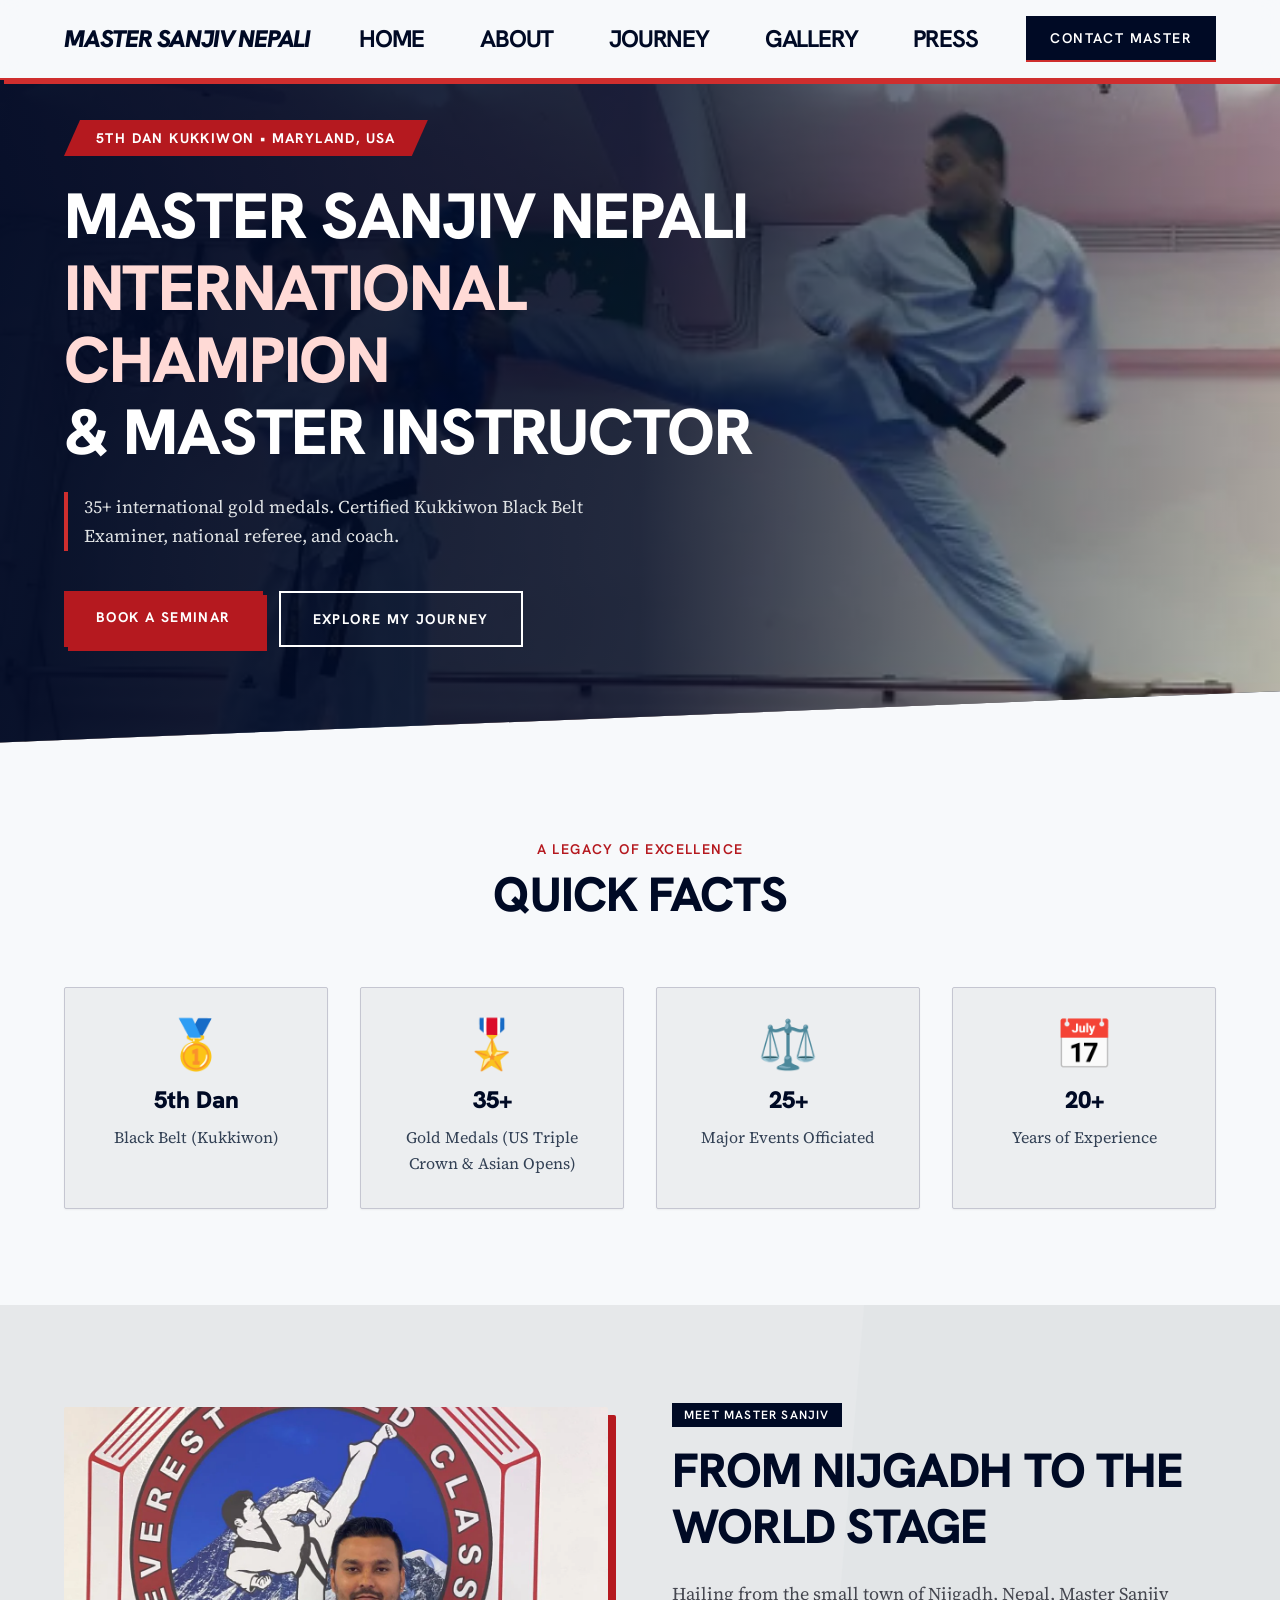
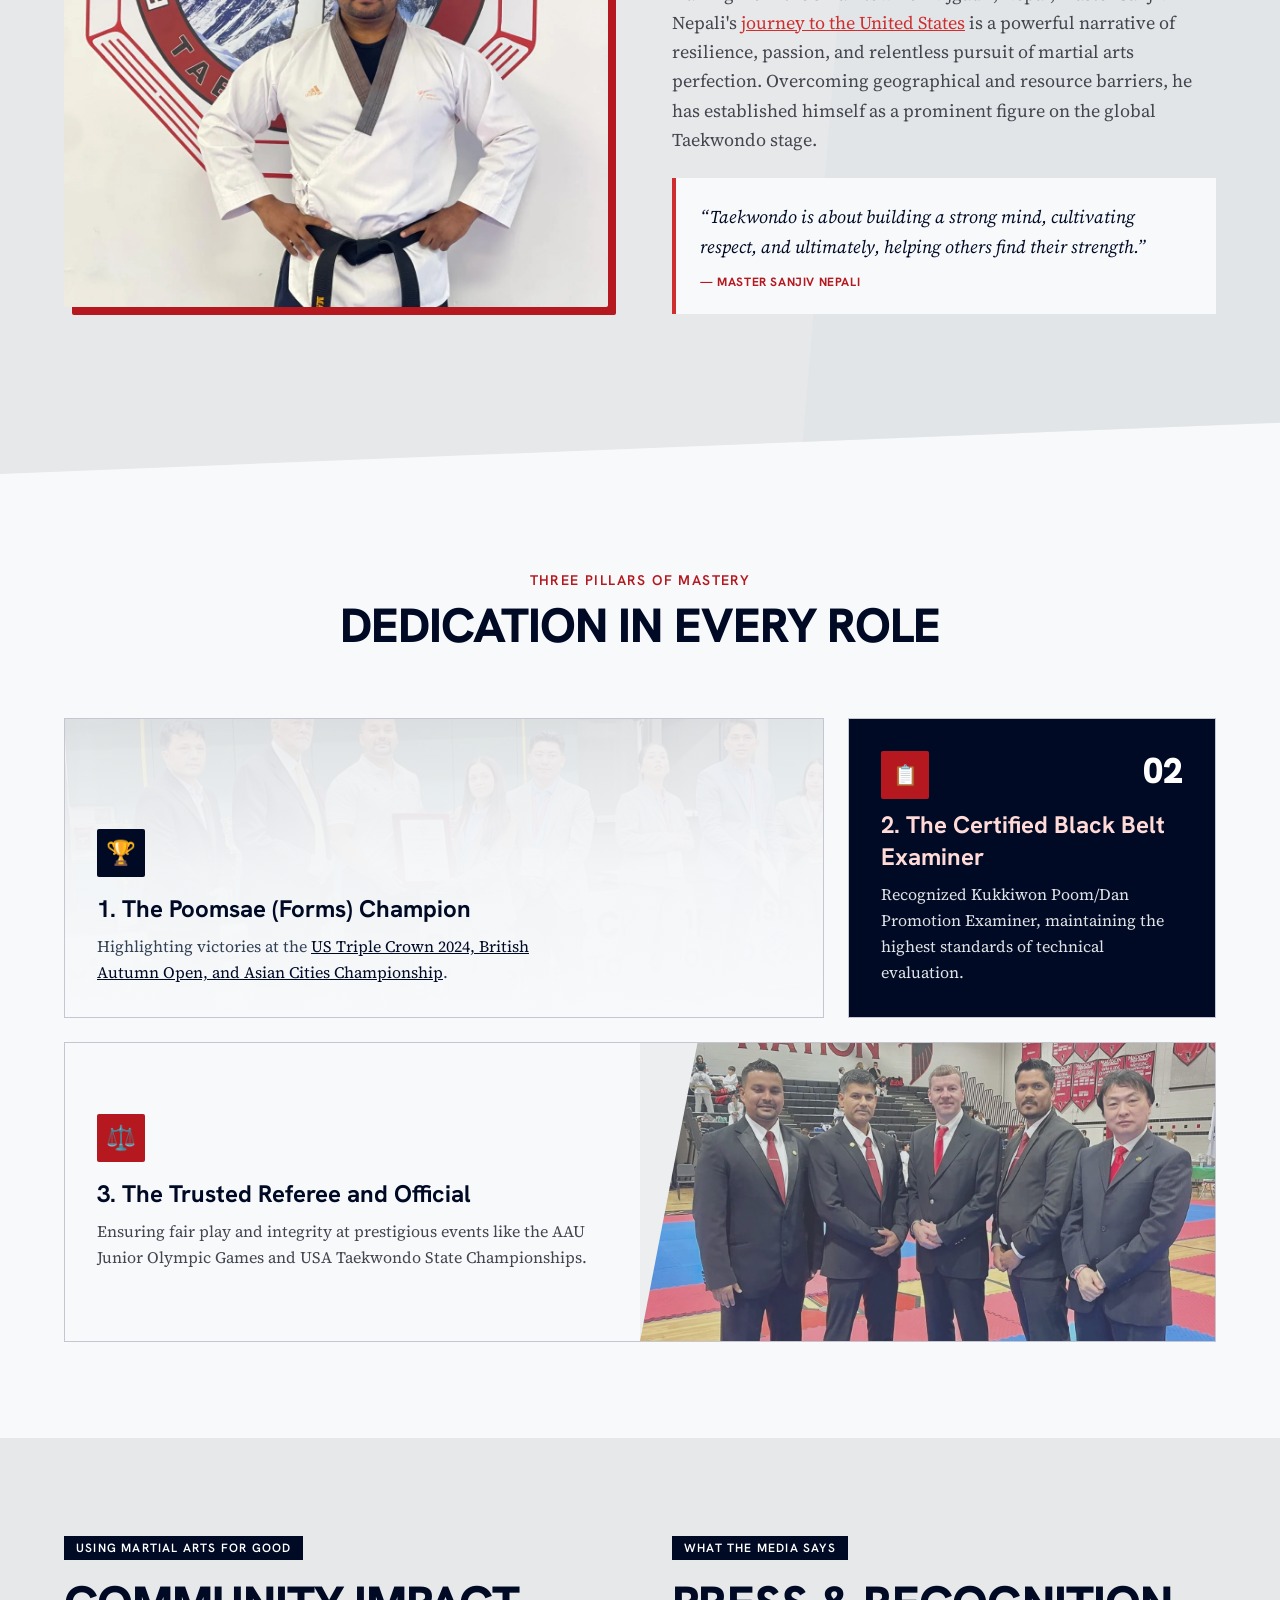
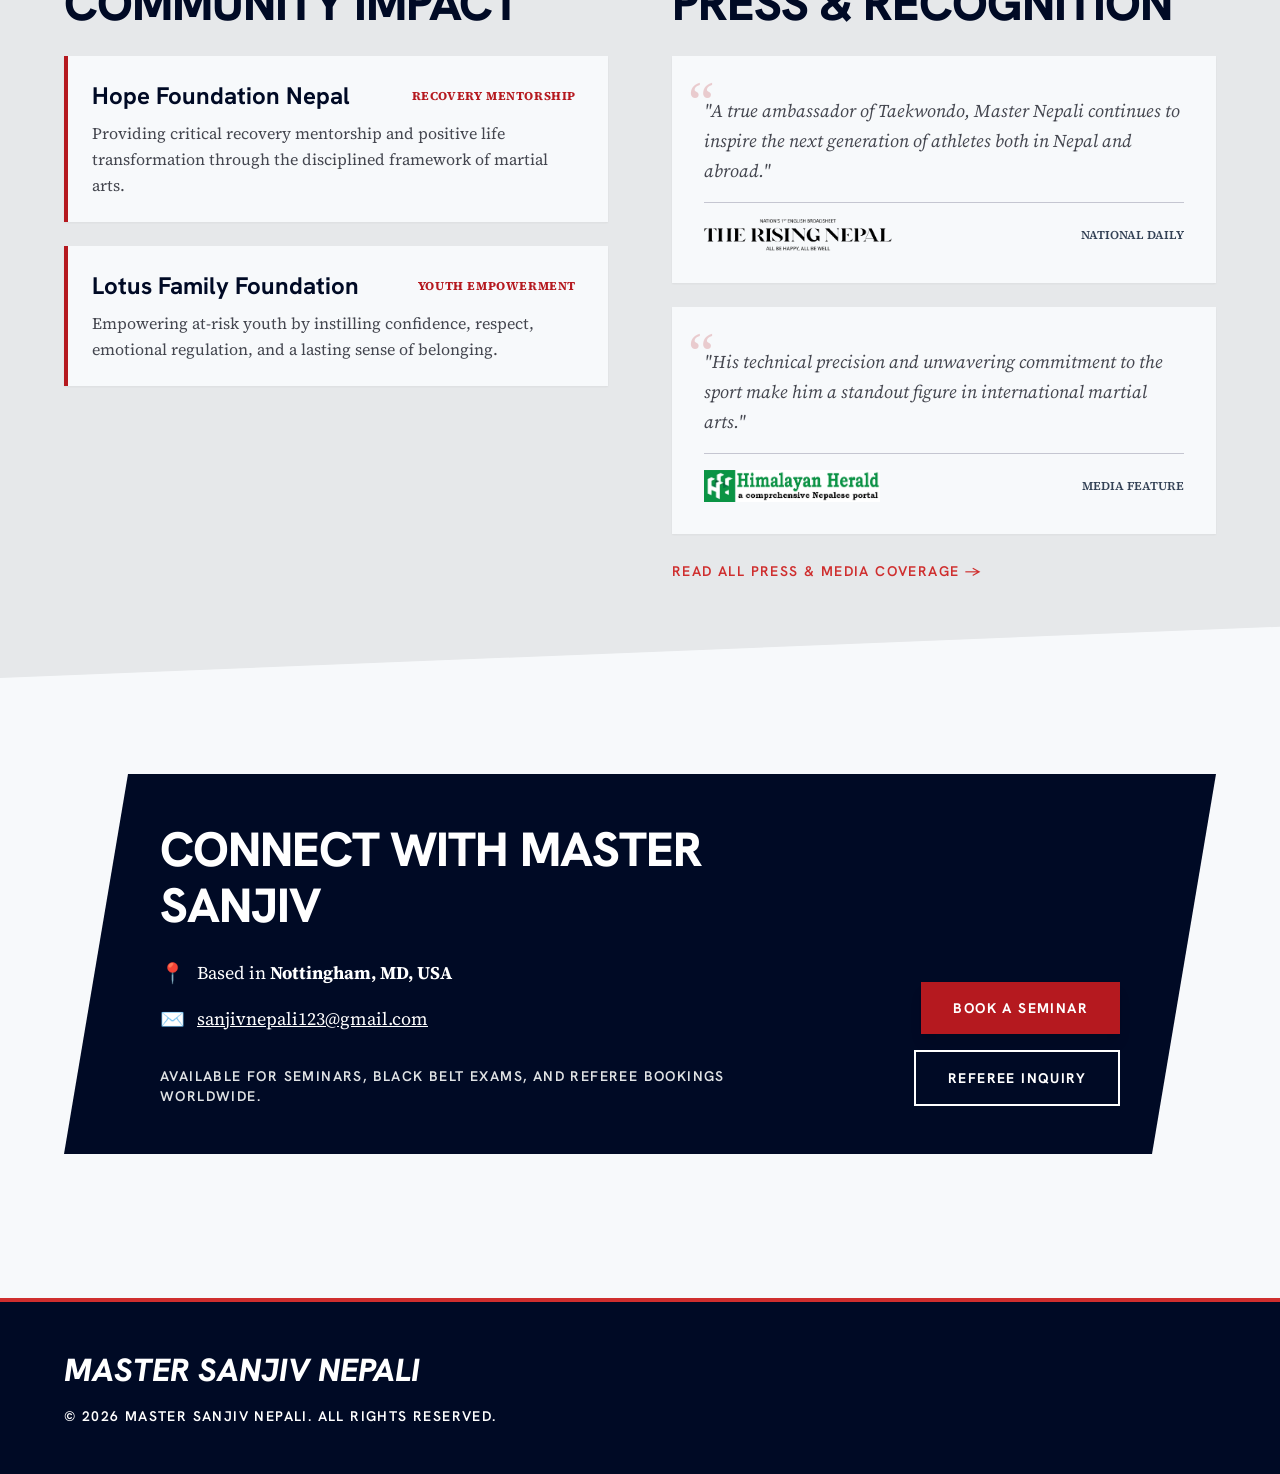
==== commit 0992d6d7: "Add contextual internal links and upgrade JSON-LD schema across all 6 pages" ====
--- a/index.html
+++ b/index.html
@@ -46,6 +46,7 @@
       "@type": "Person",
       "@id": "https://sanjivnepali.com/#person",
       "name": "Master Sanjiv Nepali",
+      "alternateName": "Sanjiv Nepali",
       "givenName": "Sanjiv",
       "familyName": "Nepali",
       "honorificPrefix": "Master",
@@ -56,10 +57,50 @@
         "Coach"
       ],
       "url": "https://sanjivnepali.com/",
+      "email": "sanjivnepali123@gmail.com",
+      "nationality": {
+        "@type": "Country",
+        "name": "Nepal"
+      },
+      "birthPlace": {
+        "@type": "Place",
+        "name": "Nijgadh, Bara, Nepal"
+      },
+      "homeLocation": {
+        "@type": "Place",
+        "name": "Nottingham, Maryland, USA"
+      },
+      "knowsAbout": [
+        "Taekwondo",
+        "Poomsae",
+        "Martial Arts Coaching",
+        "Taekwondo Refereeing",
+        "Kukkiwon Black Belt Examination"
+      ],
+      "memberOf": [
+        {
+          "@type": "Organization",
+          "name": "World Taekwondo"
+        },
+        {
+          "@type": "Organization",
+          "name": "Kukkiwon"
+        },
+        {
+          "@type": "Organization",
+          "name": "USA Taekwondo"
+        },
+        {
+          "@type": "Organization",
+          "name": "Amateur Athletic Union (AAU) USA"
+        }
+      ],
       "sameAs": [
         "https://x.com/TheSanjivNepali",
+        "https://www.instagram.com/sanjiv977/",
         "https://en.wikipedia.org/wiki/Sanjiv_Nepali",
-        "https://www.wikidata.org/wiki/Q111812837"
+        "https://www.wikidata.org/wiki/Q111812837",
+        "https://www.wikidata.org/wiki/Q124458345"
       ],
       "image": "https://sanjivnepali.com/assets/uploads/MasterSanjiv-Nepali-2.webp"
     },
@@ -79,14 +120,17 @@
       "@id": "https://sanjivnepali.com/#webpage",
       "url": "https://sanjivnepali.com/",
       "name": "Master Sanjiv Nepali | Taekwondo Champion, Coach & Referee",
-      "description": "Official site of Master Sanjiv Nepali \u2014 5th Dan Black Belt, International Taekwondo Gold Medalist, certified referee, and coach representing Nepal worldwide.",
+      "description": "Official site of Master Sanjiv Nepali — 5th Dan Black Belt, International Taekwondo Gold Medalist, certified referee, and coach representing Nepal worldwide.",
       "isPartOf": {
         "@id": "https://sanjivnepali.com/#website"
       },
       "about": {
         "@id": "https://sanjivnepali.com/#person"
       },
-      "inLanguage": "en-US"
+      "inLanguage": "en-US",
+      "mainEntity": {
+        "@id": "https://sanjivnepali.com/#person"
+      }
     }
   ]
 }
@@ -228,7 +272,7 @@
 <span class="inline-block bg-primary text-on-primary px-3 py-1 font-label-sm text-label-sm uppercase tracking-widest mb-4">Meet Master Sanjiv</span>
 <h2 class="font-headline-md text-headline-md md:font-headline-lg md:text-headline-lg text-primary uppercase mb-6">From Nijgadh to the World Stage</h2>
 <p class="font-body-lg text-body-lg text-on-surface-variant mb-6 leading-relaxed">
-    Hailing from the small town of Nijgadh, Nepal, Master Sanjiv Nepali's journey to the United States is a powerful narrative of resilience, passion, and relentless pursuit of martial arts perfection. Overcoming geographical and resource barriers, he has established himself as a prominent figure on the global Taekwondo stage.
+    Hailing from the small town of Nijgadh, Nepal, Master Sanjiv Nepali's <a class="text-national-crimson underline font-medium hover:text-primary" href="/about/">journey to the United States</a> is a powerful narrative of resilience, passion, and relentless pursuit of martial arts perfection. Overcoming geographical and resource barriers, he has established himself as a prominent figure on the global Taekwondo stage.
 </p>
 <div class="relative bg-surface p-6 border-l-4 border-national-crimson shadow-md rounded-r mt-6">
     <p class="font-body-lg text-body-lg text-primary font-medium italic">
@@ -255,7 +299,7 @@
 </div>
 <h3 class="font-headline-sm text-headline-sm text-primary mb-2 font-bold">1. The Poomsae (Forms) Champion</h3>
 <p class="font-body-md text-body-md text-slate-text max-w-md">
-    Highlighting victories at the US Triple Crown 2024, British Autumn Open, and Asian Cities Championship.
+    Highlighting victories at the <a class="text-primary underline font-medium hover:text-national-crimson" href="/journey/">US Triple Crown 2024, British Autumn Open, and Asian Cities Championship</a>.
 </p>
 </div>
 <div class="absolute inset-0 bg-cover bg-center transition-transform duration-700 group-hover:scale-105 opacity-10 group-hover:opacity-20" style="background-image: url('/assets/uploads/recognition.webp');"></div>
@@ -343,6 +387,9 @@
 </footer>
 </blockquote>
 </div>
+<div class="mt-6 text-right">
+<a class="text-national-crimson font-label-lg text-label-lg uppercase tracking-widest hover:underline" href="/press/">Read all press &amp; media coverage &rarr;</a>
+</div>
 </div>
 </div>
 </div>
